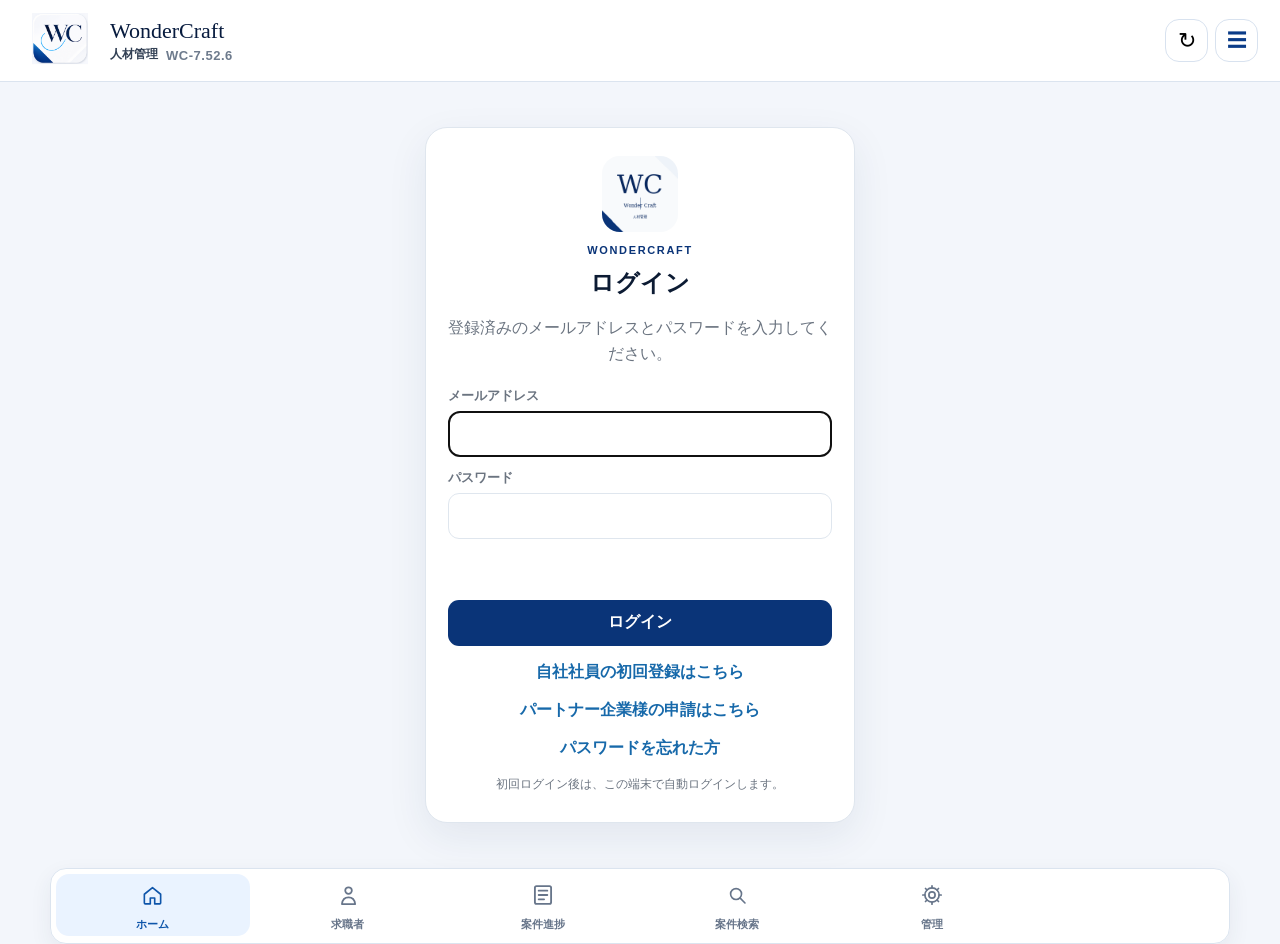
==== index.html @ d5350783 "Add files via upload" ====
<!doctype html>
<html lang="ja">
<head>
  <meta charset="utf-8">
  <meta name="viewport" content="width=device-width, initial-scale=1, viewport-fit=cover">
  <meta name="theme-color" content="#0A3478">
  <meta name="apple-mobile-web-app-capable" content="yes">
  <meta name="apple-mobile-web-app-status-bar-style" content="default">
  <meta name="apple-mobile-web-app-title" content="WonderCraft">
  <title>WonderCraft 人材管理</title>
  <link rel="manifest" href="./manifest.json">
  <link rel="icon" href="./assets/icon-192.png">
  <link rel="apple-touch-icon" href="./assets/icon-192.png">
  <style>
:root{--navy:#0A3478;--blue:#1769AA;--bg:#F4F7FB;--card:#fff;--text:#17202A;--muted:#6B7480;--border:#DFE6EE;--danger:#B42318;--soft:#EAF2FB}
*{box-sizing:border-box}html,body{margin:0;min-height:100%;background:var(--bg);color:var(--text);font-family:-apple-system,BlinkMacSystemFont,"Segoe UI","Noto Sans JP",sans-serif}body{padding-bottom:82px}button,input,select,textarea{font:inherit}button{cursor:pointer}[hidden]{display:none!important}
.splash{position:fixed;inset:0;z-index:9999;display:grid;place-content:center;justify-items:center;background:linear-gradient(145deg,#fff,#eaf1f9);transition:.4s}.splash.hide{opacity:0;visibility:hidden}.splash img{width:145px;border-radius:30px;box-shadow:0 16px 42px #0a34782a}.splash h1{font-family:Georgia,serif;color:#08275e;letter-spacing:.08em;margin:18px 0 5px}.splash p{color:#41618c;margin:0}
.topbar{position:sticky;top:0;z-index:20;display:flex;justify-content:space-between;align-items:center;padding:calc(10px + env(safe-area-inset-top)) 14px 10px;background:#fffffff2;border-bottom:1px solid var(--border);backdrop-filter:blur(15px)}.brand{display:flex;gap:10px;align-items:center}.brand img{width:46px;border-radius:12px}.brand small,.brand strong{display:block}.brand small{color:var(--navy);font-weight:800}.brand strong{font-size:21px}.icon-btn{width:43px;height:43px;border:1px solid var(--border);border-radius:12px;background:#fff;font-size:22px}
main{max-width:860px;margin:auto;padding:14px}.setup-panel{max-width:560px;margin:30px auto;padding:22px;background:#fff;border:1px solid var(--border);border-radius:20px}.setup-panel p{color:var(--muted);line-height:1.7}
input,select,textarea{width:100%;min-height:46px;padding:10px 12px;border:1px solid var(--border);border-radius:11px;background:#fff;color:var(--text)}textarea{min-height:105px;resize:vertical}.primary,.secondary{min-height:46px;padding:10px 16px;border-radius:11px;font-weight:800}.primary{border:0;color:#fff;background:var(--navy)}.secondary{border:1px solid var(--border);background:#fff}.setup-panel .primary{width:100%;margin-top:16px}
.home-dashboard{margin-bottom:14px}.dashboard{display:grid;grid-template-columns:repeat(2,1fr);gap:9px}.dashboard article{padding:15px;border:1px solid var(--border);border-radius:16px;background:#fff}.dashboard span{display:block;color:var(--muted);font-size:13px}.dashboard strong{display:block;margin-top:7px;color:var(--navy);font-size:28px}
.home-header{margin:4px 0 12px;padding:19px 18px;border-radius:20px;color:#fff;background:linear-gradient(135deg,#092c68,#1769aa);box-shadow:0 12px 30px #0a347826}.home-header h1{margin:2px 0 6px;font-size:25px}.home-header p{margin:0;opacity:.88;font-size:14px}.home-header .eyebrow{font-size:11px;font-weight:900;letter-spacing:.16em;opacity:.75}.list-header{margin:5px 0 10px}.list-header h1{margin:0;font-size:24px}.list-header p{margin:5px 0 0;color:var(--muted);font-size:14px}
.filters{display:grid;gap:8px;margin-top:12px}.status{min-height:28px;padding:5px 2px;color:var(--muted);font-size:14px}.cards{display:grid;gap:10px}.card{padding:15px;border:1px solid var(--border);border-radius:17px;background:#fff;box-shadow:0 5px 16px #1e37550a}.card.clickable{cursor:pointer}.card h3{margin:0 0 10px;font-size:19px}.badge{display:inline-block;margin:0 5px 6px 0;padding:4px 8px;border-radius:999px;color:var(--navy);background:var(--soft);font-size:12px;font-weight:800}.details{display:grid;grid-template-columns:7em 1fr;gap:5px 8px;font-size:14px;line-height:1.55}.label{color:var(--muted)}.remarks{margin-top:10px;padding-top:10px;border-top:1px solid var(--border);font-size:13px;white-space:pre-wrap;overflow-wrap:anywhere}.hint{margin-top:9px;color:var(--blue);font-size:13px;font-weight:800}
.interview-card{display:grid!important;grid-template-columns:190px minmax(0,1fr)!important;gap:14px;padding:0;overflow:hidden}.interview-time{display:flex;flex-direction:column;align-items:center;justify-content:center;min-height:152px;padding:14px 8px;color:#fff;background:linear-gradient(160deg,#0a3478,#1769aa)}.interview-time strong{font-size:22px;letter-spacing:.02em}.interview-time span{margin-top:5px;font-size:11px;font-weight:800;opacity:.8}.interview-body{padding:15px 15px 15px 0}.interview-body h3{font-size:20px}.interview-details{grid-template-columns:6.5em 1fr;margin-top:4px}
.loading,.empty,.error{padding:28px 14px;text-align:center;border:1px solid var(--border);border-radius:16px;background:#fff}.error{color:var(--danger)}.message{min-height:24px;margin-top:10px;font-size:14px}.message.error{color:var(--danger)}.message.success{color:#067647}
.modal{position:fixed;inset:0;z-index:100}.backdrop{position:absolute;inset:0;background:#11182799}.modal-panel{position:absolute;left:0;right:0;bottom:0;max-height:93vh;overflow:auto;padding:16px;background:#fff;border-radius:20px 20px 0 0}.modal-panel>header{position:sticky;top:-16px;z-index:2;display:flex;justify-content:space-between;align-items:center;margin:-16px -16px 14px;padding:15px;background:#fff;border-bottom:1px solid var(--border)}.modal-panel header h2{margin:0}.modal-panel header button{width:40px;height:40px;border:1px solid var(--border);border-radius:11px;background:#fff;font-size:25px}.form-grid{display:grid;gap:11px}.form-grid label{display:grid;gap:5px;color:var(--muted);font-size:13px;font-weight:800}.modal-panel footer{position:sticky;bottom:-16px;display:grid;grid-template-columns:1fr 1fr;gap:7px;margin:14px -16px -16px;padding:12px 16px calc(14px + env(safe-area-inset-bottom));background:#fff;border-top:1px solid var(--border)}
.bottom-nav{position:fixed;left:0;right:0;bottom:0;z-index:30;display:grid;grid-template-columns:repeat(5,1fr);padding:6px 8px calc(6px + env(safe-area-inset-bottom));background:#fffffff2;border-top:1px solid var(--border);backdrop-filter:blur(15px)}.bottom-nav button{display:grid;place-items:center;gap:1px;min-height:52px;border:0;border-radius:11px;color:var(--muted);background:transparent;font-size:11px;font-weight:800}.bottom-nav button.active{color:var(--navy);background:var(--soft)}.nav-icon{font-size:21px;line-height:1}
@media(max-width:420px){.interview-card{grid-template-columns:132px minmax(0,1fr)!important}.interview-time strong{font-size:19px}.interview-body{padding-right:12px}.interview-details{grid-template-columns:6em 1fr;font-size:13px}}
@media(min-width:680px){.dashboard{grid-template-columns:repeat(4,1fr)}.filters{grid-template-columns:2fr 1fr 1fr 1fr 1fr}.form-grid{grid-template-columns:1fr 1fr}.modal-panel{top:4vh;bottom:auto;width:min(760px,94vw);margin:auto;border-radius:20px}.full{grid-column:1/-1}}

/* WC-6.2 バージョン表示 */
.title-row{display:flex;align-items:baseline;gap:10px}
.app-version{font-size:12px;font-weight:700;letter-spacing:.04em;color:#6b7280;white-space:nowrap}

/* WC-6.3 */
.check-group{margin:0;padding:10px 12px;border:1px solid var(--border);border-radius:11px}.check-group legend{padding:0 4px;color:var(--muted);font-size:13px;font-weight:800}.check-group>div{display:flex;flex-wrap:wrap;gap:8px 14px}.check-group label{display:flex!important;grid-auto-flow:column;justify-content:start;align-items:center;gap:6px!important;color:var(--text)!important}.check-group input{width:20px;min-height:20px;margin:0}.modal-panel footer #openSkillSheetBtn{grid-column:1/-1}


/* WC-6.4 認証 */
.top-actions{display:flex;align-items:center;gap:7px}.current-user{max-width:160px;overflow:hidden;text-overflow:ellipsis;white-space:nowrap;color:var(--muted);font-size:12px;font-weight:800}.logout-btn{width:auto;min-width:48px;padding:0 9px;font-size:12px;font-weight:800}
.login-panel{min-height:calc(100vh - 150px);display:grid;place-items:center;padding:12px}.login-card{width:min(430px,100%);padding:28px 22px;background:#fff;border:1px solid var(--border);border-radius:22px;box-shadow:0 14px 40px #16365d14}.login-card>img{display:block;width:76px;margin:0 auto 12px;border-radius:18px}.login-card h1{margin:2px 0 8px;text-align:center}.login-card>.eyebrow{text-align:center;color:var(--navy);font-size:11px;font-weight:900;letter-spacing:.15em}.login-help,.login-note{text-align:center;color:var(--muted);line-height:1.6}.login-card form{display:grid;gap:12px;margin-top:20px}.login-card label{display:grid;gap:6px;color:var(--muted);font-size:13px;font-weight:800}.login-card .primary{width:100%;margin-top:3px}.text-btn{display:block;margin:15px auto 0;border:0;background:transparent;color:var(--blue);font-weight:800}.login-note{margin:15px 0 0;font-size:12px}
@media(max-width:520px){.current-user{display:none!important}}

.partner-register-box{margin-top:12px;padding:14px;border:1px solid var(--line,#dfe5ec);border-radius:14px;background:#f8fafc}
.partner-register-box h3{margin:0 0 12px}
.partner-register-box label{display:block;margin:10px 0;font-weight:700}
.partner-register-box input{width:100%;margin-top:6px}
.partner-approval-panel{margin-bottom:16px}
.partner-request-card{display:flex;justify-content:space-between;gap:12px;align-items:center;padding:14px;border:1px solid var(--line,#dfe5ec);border-radius:14px;margin:10px 0;background:#fff}
.partner-request-main small{display:block;margin-top:5px;opacity:.7}
.partner-request-actions{display:flex;gap:8px;flex-wrap:wrap}
@media(max-width:640px){.partner-request-card{align-items:stretch;flex-direction:column}.partner-request-actions button{flex:1}}

.partner-register-box{margin-top:14px;padding:14px;border:1px solid var(--line,#dfe5ec);border-radius:14px;background:#f8fafc}
.partner-register-box h3{margin:0 0 10px}
.partner-register-box label{display:block;margin:10px 0;font-weight:700}
.partner-register-box input{width:100%;margin-top:6px}
.approval-area{display:grid;grid-template-columns:1fr 1fr;gap:16px;margin-bottom:18px}
.approval-panel{background:#fff;border:1px solid var(--line,#dfe5ec);border-radius:18px;padding:16px}
.approval-head{display:flex;justify-content:space-between;gap:12px;align-items:center}
.approval-head h2{margin:2px 0 0;font-size:19px}
.partner-request-card{display:flex;justify-content:space-between;gap:12px;align-items:center;padding:13px;border:1px solid var(--line,#dfe5ec);border-radius:14px;margin-top:10px}
.partner-request-main small{display:block;margin-top:5px;opacity:.65}
.partner-request-actions,.partner-card-actions{display:flex;gap:8px;flex-wrap:wrap;margin-top:12px}
.partner-portal{padding-bottom:20px}
.partner-hero{display:flex;align-items:center;justify-content:space-between;gap:12px;margin-bottom:14px}
.partner-hero h1{margin:2px 0 4px}
.partner-search{margin-bottom:12px}
.partner-search input{width:100%}
.partner-tabs{display:flex;gap:8px;margin:12px 0}
.partner-tabs button{flex:1;border-radius:12px;padding:11px;border:1px solid var(--line,#dfe5ec);background:#fff;font-weight:800}
.partner-tabs button.active{background:#0A3478;color:#fff}
.partner-candidate-card .card-head{display:flex;justify-content:space-between;align-items:flex-start}
.partner-candidate-card h3{margin:0 0 6px}
.link-button{display:inline-flex;text-decoration:none;align-items:center;justify-content:center}
body[data-role="partner"] .topbar .brand strong{font-size:0}
body[data-role="partner"] .topbar .brand strong:after{content:"Partner Portal";font-size:16px}
@media(max-width:800px){.approval-area{grid-template-columns:1fr}.partner-hero{align-items:flex-start;flex-direction:column}.partner-request-card{align-items:stretch;flex-direction:column}.partner-request-actions button{flex:1}}


.matching-section{padding-bottom:12px}.matching-hero{margin:4px 0 14px;padding:20px;border-radius:20px;color:#fff;background:linear-gradient(135deg,#092c68,#1769aa)}.matching-hero h1{margin:2px 0 7px}.matching-hero p{margin:0;opacity:.9;line-height:1.6}.matching-controls{display:grid;gap:10px;padding:15px;border:1px solid var(--border);border-radius:17px;background:#fff;margin-bottom:12px}.matching-controls label{display:grid;gap:6px;color:var(--muted);font-size:13px;font-weight:800}.matching-summary{margin:10px 0;color:var(--muted);font-size:14px}.match-card{position:relative}.match-score{position:absolute;right:14px;top:14px;display:grid;place-items:center;width:64px;height:64px;border-radius:50%;background:var(--soft);color:var(--navy);font-weight:900;font-size:17px}.match-card h3{padding-right:72px}.match-reasons{display:flex;flex-wrap:wrap;gap:6px;margin-top:10px}.match-reason{padding:5px 8px;border-radius:999px;background:#ecfdf3;color:#067647;font-size:12px;font-weight:800}.match-caution{padding:5px 8px;border-radius:999px;background:#fff4ed;color:#b54708;font-size:12px;font-weight:800}


.matching-mode-tabs{display:grid;grid-template-columns:1fr 1fr;gap:8px;margin:0 0 12px}
.matching-mode-tabs button{border:1px solid var(--border);background:#fff;padding:12px;border-radius:13px;font-weight:900;color:var(--muted)}
.matching-mode-tabs button.active{background:var(--navy);color:#fff;border-color:var(--navy)}
#matchingJobLabel{gap:8px}
#matchingJobSearch{width:100%;padding:12px 13px;border:1px solid var(--border);border-radius:12px;font:inherit}
.match-grade{display:inline-flex;align-items:center;justify-content:center;min-width:32px;height:32px;border-radius:9px;background:var(--navy);color:#fff;font-weight:900;margin-right:6px}
.match-meta{display:flex;gap:6px;flex-wrap:wrap;margin:6px 0 10px}


.matching-summary{line-height:1.7}
.match-filter-note{font-size:12px;color:var(--muted);margin-top:4px}



/* WC-7.24 Center WC Loader - inline for guaranteed loading */
.wc-loading-overlay{
  position:fixed;
  inset:0;
  z-index:99999;
  display:grid;
  place-items:center;
  background:rgba(248,250,252,.92);
  backdrop-filter:blur(2px);
  -webkit-backdrop-filter:blur(2px);
}
.wc-loading-overlay[hidden]{display:none!important}
.wc-loading-box{
  display:grid;
  place-items:center;
  gap:14px;
  padding:22px 26px;
  min-width:150px;
}
.wc-loading-logo{
  width:60px;
  height:60px;
  border-radius:50%;
  background:#fff;
  display:flex;
  align-items:center;
  justify-content:center;
  position:relative;
  box-shadow:0 8px 24px rgba(15,23,42,.14),inset 0 0 0 1px rgba(15,23,42,.08);
  font-family:-apple-system,BlinkMacSystemFont,"Segoe UI",sans-serif;
  font-weight:900;
  font-size:25px;
  letter-spacing:-3px;
  animation:wcWholeLogoSpin .9s linear infinite;
  will-change:transform;
}
.wc-loading-logo::before{
  content:"";
  position:absolute;
  inset:-3px;
  border-radius:50%;
  border:3px solid transparent;
  border-top-color:#111;
  border-left-color:#111;
  border-right-color:#2563eb;
  border-bottom-color:#2563eb;
}
.wc-loading-w{color:#111;transform:translateX(1px)}
.wc-loading-c{color:#2563eb;transform:translateX(-1px)}
.wc-loading-text{
  color:#334155;
  font-size:14px;
  font-weight:800;
  letter-spacing:.02em;
}
@keyframes wcWholeLogoSpin{
  from{transform:rotate(0deg)}
  to{transform:rotate(360deg)}
}


.job-check-row{
  display:flex!important;
  flex-direction:row!important;
  align-items:center;
  gap:10px;
  padding:10px 0;
}
.job-check-row input{
  width:20px;
  height:20px;
  margin:0;
}
.home-notice-only{
  padding-top:0!important;
}


.brand img,
.brand-logo,
.header-logo{
  width:72px!important;
  height:52px!important;
  object-fit:contain!important;
  object-position:center!important;
  border-radius:0!important;
  box-shadow:none!important;
  background:transparent!important;
}
.user-menu-trigger{
  display:flex!important;
  align-items:center!important;
  gap:8px!important;
  min-height:48px!important;
  padding:0 16px!important;
  border:1px solid #d8e1ee!important;
  border-radius:16px!important;
  background:#fff!important;
  color:#152238!important;
  font:inherit!important;
  font-weight:700!important;
  box-shadow:0 4px 14px rgba(31,65,114,.06)!important;
}
.user-menu-trigger:hover{
  border-color:#a9c3ea!important;
  background:#f8fbff!important;
}
.user-avatar{
  color:#0f62d6!important;
  font-size:0!important;
}
.user-avatar::before{
  content:"♙";
  font-size:20px;
}
.job-search-mode-tabs{
  display:grid;
  grid-template-columns:1fr 1fr;
  gap:10px;
  margin:0 0 18px;
}
.job-search-mode-tabs button{
  min-height:48px;
  border:1px solid #d8e1ee;
  border-radius:14px;
  background:#fff;
  font-weight:800;
  color:#637084;
}
.job-search-mode-tabs button.active{
  background:#0f4aa8;
  color:#fff;
  border-color:#0f4aa8;
}
.spot-only-filter[hidden],
.long-only-filter[hidden]{
  display:none!important;
}
.job-result-note{
  color:#637084;
  font-size:14px;
}

.telecom-only-filter[hidden]{display:none!important}
.job-history-notice{margin:0 0 12px;padding:12px 14px;border:1px solid #f0c36a;border-radius:13px;background:#fff8e8;color:#7a4b00;font-size:13px;line-height:1.65;font-weight:700}
.job-search-diagnostic{margin:0 0 14px;padding:12px 14px;border:1px solid #cfe0f5;border-radius:13px;background:#f5f9ff;color:#173b70;line-height:1.65}
.job-search-diagnostic strong{display:block;font-size:14px}
.job-search-diagnostic small{display:block;margin-top:4px;color:#637084;font-size:12px}
.interview-time{min-width:0!important;width:auto!important;max-width:none!important}
.interview-body{min-width:0}
.interview-details{grid-template-columns:7.5em minmax(0,1fr)!important}
.interview-details .label{white-space:nowrap}
@media(max-width:520px){
  .interview-details{grid-template-columns:6.8em minmax(0,1fr)!important;font-size:13px}
  .interview-time strong{font-size:18px!important}
}
.job-commute-ok{font-weight:800;color:#067647}
.job-commute-over{font-weight:800;color:#b54708}
.job-commute-pending{font-weight:800;color:#667085}
.job-search-diagnostic .wc-authoritative-note{font-weight:700}
.job-search-diagnostic small{line-height:1.6}

.spot-job-result-card{
  display:block!important;
  padding:0!important;
  overflow:hidden!important;
}
.spot-job-result-card .spot-job-card-main{
  padding:20px 22px!important;
  margin:0!important;
  min-width:0!important;
}
.spot-job-result-card .job-card-title-row{
  display:flex!important;
  align-items:center!important;
  gap:12px!important;
  flex-wrap:wrap!important;
  margin-bottom:16px!important;
}
.spot-job-result-card .job-card-title-row h3{
  margin:0!important;
  min-width:0!important;
  overflow-wrap:anywhere!important;
}
.spot-job-info-grid{
  display:grid;
  grid-template-columns:repeat(4,minmax(0,1fr));
  gap:10px;
  margin:0 0 14px;
}
.spot-job-info-item{
  min-width:0;
  padding:12px 14px;
  border:1px solid #e4e7ec;
  border-radius:12px;
  background:#f9fafb;
}
.spot-job-label{
  display:block;
  margin-bottom:5px;
  color:#667085;
  font-size:12px;
  font-weight:700;
}
.spot-job-info-item strong{
  display:block;
  color:#101828;
  font-size:14px;
  line-height:1.5;
  overflow-wrap:anywhere;
}
.spot-job-card-sub{
  display:flex!important;
  gap:8px!important;
  flex-wrap:wrap!important;
  align-items:center!important;
}
.spot-job-result-card .job-card-details{
  margin:0!important;
  border-top:1px solid #eaecf0;
  padding:0 22px 16px!important;
}
.spot-job-result-card .job-card-details summary{
  padding-top:14px!important;
}
@media(max-width:900px){
  .spot-job-info-grid{grid-template-columns:repeat(2,minmax(0,1fr))}
}
@media(max-width:560px){
  .spot-job-info-grid{grid-template-columns:1fr}
  .spot-job-result-card .spot-job-card-main{padding:16px!important}
  .spot-job-result-card .job-card-details{padding:0 16px 14px!important}
}


/* WC-7.51.6 案件検索：PC横長画面でも中央配置 */
#jobSearchSection{
  width:min(1480px,calc(100% - 48px))!important;
  max-width:1480px!important;
  margin-left:auto!important;
  margin-right:auto!important;
}
#jobSearchSection .job-search-layout,
#jobSearchSection .matching-hero,
#jobSearchSection .job-search-mode-tabs{
  width:100%!important;
  margin-left:auto!important;
  margin-right:auto!important;
  box-sizing:border-box!important;
}
@media(max-width:760px){
  #jobSearchSection{width:calc(100% - 24px)!important;}
}

</style>
  <link rel="stylesheet" href="./style.css?v=7.52.6-beginner-strict">
</head>
<body>
  <div id="splash" class="splash" aria-hidden="true">
    <img src="./assets/header-logo.png" alt="WonderCraft">
    <h1>Wonder Craft</h1>
    <p>人材管理システム</p>
  </div>

  <header class="topbar">
    <div class="brand wc-brand" aria-label="WonderCraft 人材管理">
      <img class="wc-company-logo" src="./assets/header-logo.png" alt="WonderCraft">
      <div class="wc-brand-copy">
        <strong class="wc-brand-name">WonderCraft</strong>
        <div class="wc-brand-sub"><span>人材管理</span><span id="appVersion" class="app-version">WC-7.52.6</span></div>
      </div>
    </div>
    <div class="top-actions">
      <button id="userMenuBtn" class="user-menu-trigger" type="button" hidden><span class="user-avatar">●</span><span id="currentUserName" class="current-user"></span><span class="user-menu-chevron">⌄</span></button>
      <button id="reloadBtn" class="icon-btn" type="button" aria-label="再読み込み">↻</button>
      <button id="menuBtn" class="icon-btn menu-trigger" type="button" aria-label="メニューを開く">☰</button>
    </div>
    <aside id="accountMenu" class="account-menu" hidden>
      <header><div class="menu-avatar">●</div><div><strong id="menuUserName">WonderCraft</strong><small id="menuUserEmail"></small></div><button id="closeMenuBtn" type="button" aria-label="閉じる">×</button></header>
      <nav>
        <button type="button" data-view="home">⌂ <span>ホーム</span></button>
        <button type="button" data-view="jobsearch"><span class="menu-line-icon"><svg viewBox="0 0 24 24" aria-hidden="true"><circle cx="10.5" cy="10.5" r="5.7"/><path d="m14.8 14.8 5 5"/></svg></span><span>案件検索（希望条件から探す）</span></button>
        <button type="button" data-view="candidates">♙ <span>求職者</span></button>
        <button type="button" data-view="progress">▣ <span>案件進捗</span></button>
        <div class="menu-divider"></div>
        <div id="managementMenuGroup" class="management-menu-group">
          <p>⚙ 管理メニュー</p>
          <button type="button" data-view="management" data-management-target="skill">スキルシート申請</button>
          <button type="button" data-view="management" data-management-target="partner">登録申請の承認</button>
          <button id="menuUsersBtn" type="button" data-view="management" data-management-target="users">ユーザー管理</button>
        </div>
        <div class="menu-divider"></div>
        <button id="menuLogoutBtn" class="menu-logout" type="button">↪ <span>ログアウト</span></button>
      </nav>
    </aside>
  </header>

  <main>

    <section id="loginPanel" class="login-panel" hidden>
      <div class="login-card">
        <img src="./assets/icon-192.png" alt="WonderCraft">
        <p class="eyebrow">WONDERCRAFT</p>
        <h1>ログイン</h1>
        <p class="login-help">登録済みのメールアドレスとパスワードを入力してください。</p>
        <form id="loginForm">
          <label>メールアドレス<input id="loginEmail" type="email" inputmode="email" autocomplete="username" required></label>
          <label>パスワード<input id="loginPassword" type="password" autocomplete="current-password" required></label>
          <div id="loginMessage" class="message" aria-live="polite"></div>
          <button id="loginBtn" class="primary" type="submit">ログイン</button>
        </form>
        
        <button id="showEmployeeRegisterBtn" class="text-btn" type="button">自社社員の初回登録はこちら</button>
        <div id="employeeRegisterBox" class="partner-register-box" hidden>
          <h3>自社社員 初回登録</h3>
          <p class="login-help">登録申請後、管理者の承認が完了するとログインできます。</p>
          <label>氏名<input id="employeeRegName" autocomplete="name"></label>
          <label>メールアドレス<input id="employeeRegEmail" type="email" autocomplete="email"></label>
          <label>パスワード<input id="employeeRegPassword" type="password" minlength="8" autocomplete="new-password"></label>
          <button id="employeeRegisterBtn" class="primary" type="button">社員登録を申請</button>
          <div id="employeeRegisterMessage" class="message" aria-live="polite"></div>
        </div>

        <button id="showPartnerRegisterBtn" class="text-btn" type="button">パートナー企業様の申請はこちら</button>
        <div id="partnerRegisterBox" class="partner-register-box" hidden>
          <h3>パートナー企業 登録申請</h3>
          <label>会社名<input id="regCompany" autocomplete="organization"></label>
          <label>担当者名<input id="regPerson" autocomplete="name"></label>
          <label>メールアドレス<input id="regEmail" type="email" autocomplete="email"></label>
          <label>パスワード<input id="regPassword" type="password" minlength="8" autocomplete="new-password"></label>
          <button id="partnerRegisterBtn" class="primary" type="button">登録申請する</button>
          <div id="partnerRegisterMessage" class="message" aria-live="polite"></div>
        </div>

        <button id="forgotPasswordBtn" class="text-btn" type="button">パスワードを忘れた方</button>
        <p class="login-note">初回ログイン後は、この端末で自動ログインします。</p>
      </div>
    </section>
    <section id="systemPanel" class="setup-panel" aria-live="polite" hidden>
      <h2 id="systemTitle">接続確認中</h2>
      <p id="systemMessage">システムへ接続しています。</p>
      <button id="systemRetryBtn" class="primary" type="button" hidden>再試行</button>
    </section>

    <section id="appPanel" hidden>
      <section id="partnerPortal" class="partner-portal" hidden>
        <section class="partner-hero">
          <div><p class="eyebrow">PARTNER PORTAL</p><h1>人材を探す</h1><p>候補者を確認し、必要なスキルシートを申請できます。</p></div>
          <button id="reloadPartnerPortalBtn" class="secondary" type="button">更新</button>
        </section>
        <section class="partner-search"><input id="partnerSearchInput" type="search" placeholder="名前・地域・駅・経験で検索"></section>
        <section>
          <div class="partner-tabs">
            <button id="partnerCandidatesTab" class="active" type="button">求職者</button>
            <button id="partnerRequestsTab" type="button">申請履歴</button>
          </div>
          <div id="partnerCandidatesView">
            <div id="partnerCandidatesList" class="cards"></div>
          </div>
          <div id="partnerRequestsView" hidden>
            <div id="mySkillRequestsList" class="cards"></div>
          </div>
        </section>
      </section>

      
      <section id="matchingSection" class="matching-section" hidden>
        <section class="matching-hero">
          <p class="eyebrow">SMART MATCHING</p>
          <h1>案件マッチング</h1>
          <p>求職者を選択し、条件に合う案件をおすすめ順に確認できます。</p>
        </section>
        <section class="matching-controls">
          <label class="matching-candidate-autocomplete">求職者を選択
            <div class="matching-candidate-input-wrap">
              <input id="matchingCandidateSearch" type="search" placeholder="名前・都道府県・駅・経験を入力" autocomplete="off" role="combobox" aria-expanded="false" aria-controls="matchingCandidateSuggestions">
              <input id="matchingCandidateSelect" type="hidden" value="">
              <div id="matchingCandidateSuggestions" class="matching-candidate-suggestions" role="listbox" hidden></div>
            </div>
          </label>
          <button id="runMatchingBtn" class="primary" type="button">おすすめ案件を探す</button>
        </section>
        <div id="matchingSummary" class="matching-summary"></div>
        <section id="matchingResults" class="cards"></section>
      </section>

      <section id="jobSearchSection" class="job-search-section" hidden>
        <section class="matching-hero job-search-hero">
          <p class="eyebrow">JOB SEARCH</p>
          <div class="job-hero-title"><span class="job-hero-icon"><svg viewBox="0 0 24 24" aria-hidden="true"><circle cx="10.5" cy="10.5" r="5.7"/><path d="m14.8 14.8 5 5"/></svg></span><h1>案件検索</h1></div>
          <p>基本は常勤案件を検索します。必要なときだけスポット案件へ切り替えられます。</p>
        </section>
        <div class="job-search-mode-tabs">
          <button id="jobModeLongBtn" class="active" type="button">常勤案件</button>
          <button id="jobModeSpotBtn" type="button">スポット案件</button>
        </div>
        <div class="job-search-layout">
          <aside class="job-filter-panel">
            <div class="job-filter-title"><div><h2>希望条件</h2><p>必要な条件だけ設定して検索してください。</p></div><button id="resetJobSearchBtn" class="secondary" type="button">条件をリセット</button></div>
            <label>エリア
              <select id="jobRegionFilter">
                <option value="">すべて</option>
                <option value="北海道">北海道</option>
                <option value="東北">東北</option>
                <option value="関東">関東</option>
                <option value="甲信越">甲信越</option>
                <option value="北陸">北陸</option>
                <option value="東海">東海</option>
                <option value="関西">関西</option>
                <option value="中国">中国</option>
                <option value="四国">四国</option>
                <option value="九州">九州</option>
                <option value="沖縄">沖縄</option>
              </select>
            </label>
            <label>都道府県・全域
              <select id="jobAreaFilter">
                <option value="">エリアを選択してください</option>
              </select>
            </label>
            <label>職種
              <select id="jobCategoryFilter">
                <option value="">すべて</option>
                <option value="communication">通信</option>
                <option value="call">コール</option>
                <option value="office">事務</option>
              </select>
            </label>
            <label>リモート案件
              <select id="jobRemoteFilter">
                <option value="exclude" selected>リモート含まない</option>
                <option value="include">リモート含む</option>
                <option value="only">リモートのみ</option>
              </select>
            </label>
            <label>休日
              <select id="jobHolidayFilter">
                <option value="">指定なし</option>
                <option value="weekend">土日休み</option>
                <option value="weekend_holiday">土日祝休み</option>
              </select>
            </label>
            <label class="job-origin-station-field">起点駅
              <div class="station-autocomplete">
                <input id="jobOriginStation" type="search" inputmode="search"
                  placeholder="例：名古屋駅" autocomplete="off"
                  aria-autocomplete="list" aria-controls="jobOriginStationCandidates">
                <div id="jobOriginStationCandidates" class="station-candidates"
                  role="listbox" hidden></div>
              </div>
              <small id="jobOriginStationMessage">駅名を入力し、都道府県・住所を確認して候補から選択してください。</small>
            </label>
            <label class="job-commute-range-field">
              <span><strong id="jobOriginStationLabel">起点駅</strong>から片道 <strong id="jobDistanceValue">指定なし</strong></span>
              <input id="jobDistanceRange" type="range" min="10" max="120" step="10" value="60">
            </label>
            <label class="job-check-row">
              <input id="jobTravelFilter" type="checkbox">
              <span>出張あり案件も表示する</span>
            </label>
            <div class="job-pay-filter">
              <div class="job-pay-heading">
                <span>希望単価</span>
                <div class="job-pay-unit-tabs" role="group" aria-label="単価表示">
                  <button id="jobPayDailyBtn" class="active" type="button">日当</button>
                  <button id="jobPayHourlyBtn" type="button">時給</button>
                </div>
              </div>
              <strong id="jobPayValue">指定なし</strong>
              <div class="dual-range">
                <input id="jobPayMin" type="range" min="10000" max="50000" step="1000" value="10000">
                <input id="jobPayMax" type="range" min="10000" max="50000" step="1000" value="50000">
              </div>
            </div>
            <div class="spot-only-filter" hidden>
              <label>実施日・開始日（自）
                <input id="jobSpotDateFrom" type="date">
              </label>
            </div>
            <div class="spot-only-filter" hidden>
              <label>実施日・開始日（至）
                <input id="jobSpotDateTo" type="date">
              </label>
            </div>
            <label class="telecom-only-filter">キャリア<select id="jobCareerFilter"><option value="">すべて</option><option>docomo</option><option>SB</option><option>au</option><option>楽天</option><option>その他</option></select></label>
            <label>提案元会社<select id="jobCompanyFilter"><option value="">すべて</option></select></label>
            <label class="telecom-only-filter">経験条件<select id="jobBeginnerFilter"><option value="">指定なし</option><option value="可">未経験可</option><option value="不可">経験者のみ</option></select></label>
            <label>キーワード<input id="jobKeywordFilter" type="search" placeholder="案件名・店舗・備考など"></label>
            <button id="runJobSearchBtn" class="primary" type="button"><span class="job-search-button-icon"><svg viewBox="0 0 24 24" aria-hidden="true"><circle cx="10.5" cy="10.5" r="5.7"/><path d="m14.8 14.8 5 5"/></svg></span><span>この条件で検索する</span></button>
          </aside>
          <section class="job-result-panel">
            <div class="job-result-head"><div><div><span class="job-section-kicker">SEARCH RESULTS</span><h2>検索結果</h2></div><p id="jobResultModeNote" class="job-result-note">スポット案件は表示していません。</p></div><span id="jobResultCount" class="result-count">0件</span></div>
            <div class="job-result-tools"><label>並び替え<select id="jobSort"><option value="new">更新日が新しい順</option><option value="payHigh">単価が高い順</option><option value="name">案件名順</option></select></label></div>
            <div id="jobSearchResults" class="job-search-results"></div>
          </section>
        </div>
      </section>

      <section id="managementSection" class="management-section" hidden>
        <section class="matching-hero"><p class="eyebrow">MANAGEMENT</p><h1>管理メニュー</h1><p id="managementDescription">各種申請とユーザーを管理できます。</p></section>

      
      <section id="internalApprovalArea" class="approval-area" hidden>
        <section class="approval-panel" id="employeeRequestsPanel" hidden>
          <div class="approval-head"><div><p class="eyebrow">EMPLOYEE APPROVAL</p><h2>社員 登録申請</h2></div><button id="reloadEmployeeRequestsBtn" class="secondary" type="button">更新</button></div>
          <div id="employeeRequestsList"></div>
        </section>
        <section class="approval-panel" id="userManagementPanel" hidden>
          <div class="approval-head"><div><p class="eyebrow">USER MANAGEMENT</p><h2>ユーザー管理</h2></div><button id="reloadUsersBtn" class="secondary" type="button">更新</button></div>
          <div id="usersList"></div>
        </section>
        <section class="approval-panel" id="partnerRequestsPanel" hidden>
          <div class="approval-head"><div><p class="eyebrow">APPROVAL</p><h2>パートナー企業 登録申請</h2></div><button id="reloadPartnerRequestsBtn" class="secondary" type="button">更新</button></div>
          <div id="partnerRequestsList"></div>
        </section>
        <section class="approval-panel" id="skillRequestsPanel" hidden>
          <div class="approval-head"><div><p class="eyebrow">SKILL SHEET</p><h2>スキルシート申請</h2></div><button id="reloadSkillRequestsBtn" class="secondary" type="button">更新</button></div>
          <div id="skillRequestsList"></div>
        </section>
      </section>

      
            </section>

      <section id="homeVisualSection" class="home-visual-section home-notice-only">
        <article class="notice-card">
          <header><h2>お知らせ</h2></header>
          <div class="notice-list">
            <p><time>2026/07/27</time> WC-7.33.11 案件マッチングのタイムアウト対策を追加しました。</p>
            <p><time>2026/07/26</time> 社員登録・管理者承認に対応しました。</p>
          </div>
        </article>
      </section>

      <section id="dashboardSection" class="home-dashboard" aria-label="全体件数">
        <div class="dashboard">
          <article><span>求職者</span><strong id="countCandidates">-</strong></article>
          <article><span>案件進捗</span><strong id="countProgress">-</strong></article>
          <article><span>本日の面談</span><strong id="countToday">-</strong></article>
          <article><span>案件待ち</span><strong id="countWaiting">-</strong></article>
        </div>
      </section>

      <section id="homeHeader" class="home-header">
        <div>
          <p class="eyebrow">TODAY</p>
          <h1>本日の面談</h1>
          <p>会社全体の予定を時間順に表示しています。</p>
        </div>
      </section>

      <section id="listHeader" class="list-header" hidden>
        <h1 id="viewTitle">求職者</h1>
        <p id="viewDescription">求職者を検索・編集できます。</p>
      </section>

      <section id="filterSection" class="filters" hidden>
        <input id="searchInput" type="search" placeholder="名前・駅・会社・進捗を検索" autocomplete="off">
        <select id="staffFilter" aria-label="担当者で絞り込み">
          <option value="">担当者：全員</option>
        </select>
        <select id="regionFilter" aria-label="地域で絞り込み">
          <option value="">地域：すべて</option>
        </select>
        <select id="experienceFilter" aria-label="経験区分で絞り込み">
          <option value="">経験区分：すべて</option>
          <option value="experienced">経験者</option>
          <option value="inexperienced">未経験者</option>
        </select>
        <select id="careerFilter" aria-label="経験キャリアで絞り込み">
          <option value="">経験キャリア：すべて</option>
          <option value="docomo">ドコモ</option>
          <option value="sb">SB</option>
          <option value="au">au</option>
          <option value="rakuten">楽天</option>
        </select>
      </section>

      <div id="status" class="status" aria-live="polite"></div>
      <section id="cards" class="cards" aria-live="polite"></section>
    </section>
  </main>

  <div id="modal" class="modal" hidden>
    <div class="backdrop" data-close></div>
    <section class="modal-panel" role="dialog" aria-modal="true" aria-labelledby="modalTitle">
      <header>
        <h2 id="modalTitle">編集</h2>
        <button type="button" data-close aria-label="閉じる">×</button>
      </header>
      <form id="editForm">
        <div id="formFields" class="form-grid"></div>
        <div id="modalMessage" class="message" aria-live="polite"></div>
        <footer>
          <button id="openSkillSheetBtn" class="secondary" type="button" hidden>スキルシートを開く</button>
          <button class="secondary" type="button" data-close>キャンセル</button>
          <button class="primary" type="submit">保存</button>
        </footer>
      </form>
    </section>
  </div>

  <nav class="bottom-nav five-nav" aria-label="メインメニュー">
    <button class="active" type="button" data-view="home"><span class="nav-icon"><svg viewBox="0 0 24 24" aria-hidden="true"><path d="M3.5 10.7 12 3.8l8.5 6.9v9.1a1 1 0 0 1-1 1h-5.2v-6.2H9.7v6.2H4.5a1 1 0 0 1-1-1z"/></svg></span><span class="nav-label">ホーム</span></button>
    <button type="button" data-view="candidates"><span class="nav-icon"><svg viewBox="0 0 24 24" aria-hidden="true"><circle cx="12" cy="7.2" r="3.2"/><path d="M5.6 20.2c.5-4 2.7-6.4 6.4-6.4s5.9 2.4 6.4 6.4z"/></svg></span><span class="nav-label">求職者</span></button>
    <button type="button" data-view="progress"><span class="nav-icon"><svg viewBox="0 0 24 24" aria-hidden="true"><rect x="4.5" y="3.8" width="15" height="16.4" rx="1.5"/><path d="M8 8h8M8 12h8M8 16h5"/></svg></span><span class="nav-label">案件進捗</span></button>
    <button type="button" data-view="jobsearch"><span class="nav-icon"><svg viewBox="0 0 24 24" aria-hidden="true"><circle cx="10.5" cy="10.5" r="5.7"/><path d="m14.8 14.8 5 5"/></svg></span><span class="nav-label">案件検索</span></button>
    <button type="button" data-view="management"><span class="nav-icon"><svg viewBox="0 0 24 24" aria-hidden="true"><circle cx="12" cy="12" r="3.1"/><path d="M12 2.8v2.1M12 19.1v2.1M21.2 12h-2.1M4.9 12H2.8M18.5 5.5 17 7M7 17l-1.5 1.5M18.5 18.5 17 17M7 7 5.5 5.5"/><circle cx="12" cy="12" r="7.1"/></svg></span><span class="nav-label">管理</span></button>
  </nav>

  <div id="wcLoadingOverlay" class="wc-loading-overlay" aria-live="polite" aria-busy="true">
    <div class="wc-loading-box">
      <div class="wc-loading-logo" aria-hidden="true">
        <span class="wc-loading-w">W</span><span class="wc-loading-c">C</span>
      </div>
      <div id="wcLoadingText" class="wc-loading-text">読み込み中…</div>
    </div>
  </div>

  <script>
    /*
     * 外部JSが読み込めない場合でも、ローダーを永久表示させない。
     * 8秒後に必ず解除し、ログイン画面または接続画面を表示する。
     */
    window.__wcLoaderFailSafe = window.setTimeout(function(){
      var overlay = document.getElementById("wcLoadingOverlay");
      if(overlay){
        overlay.hidden = true;
        overlay.setAttribute("aria-busy","false");
        overlay.style.display = "none";
      }

      var app = document.getElementById("appPanel");
      var login = document.getElementById("loginPanel");
      var system = document.getElementById("systemPanel");
      var visible =
        (app && !app.hidden) ||
        (login && !login.hidden) ||
        (system && !system.hidden);

      if(!visible && login){
        login.hidden = false;
        var message = document.getElementById("loginMessage");
        if(message){
          message.textContent =
            "読み込みに失敗しました。右上の更新を押すか、もう一度ログインしてください。";
          message.className = "message error";
        }
      }
    }, 8000);
  </script>

  <script src="./config.js?v=7.52.6-beginner-strict"></script>
  <script src="./stations-data.js?v=7.52.6-beginner-strict"></script>
  <script src="./app.js?v=7.52.6-beginner-strict"></script>

</body>
</html>
---- style.css ----
:root{--navy:#0A3478;--blue:#1769AA;--bg:#F4F7FB;--card:#fff;--text:#17202A;--muted:#6B7480;--border:#DFE6EE;--danger:#B42318;--soft:#EAF2FB}
*{box-sizing:border-box}html,body{margin:0;min-height:100%;background:var(--bg);color:var(--text);font-family:-apple-system,BlinkMacSystemFont,"Segoe UI","Noto Sans JP",sans-serif}body{padding-bottom:82px}button,input,select,textarea{font:inherit}button{cursor:pointer}[hidden]{display:none!important}
.splash{position:fixed;inset:0;z-index:9999;display:grid;place-content:center;justify-items:center;background:linear-gradient(145deg,#fff,#eaf1f9);transition:.4s}.splash.hide{opacity:0;visibility:hidden}.splash img{width:145px;border-radius:30px;box-shadow:0 16px 42px #0a34782a}.splash h1{font-family:Georgia,serif;color:#08275e;letter-spacing:.08em;margin:18px 0 5px}.splash p{color:#41618c;margin:0}
.topbar{position:sticky;top:0;z-index:20;display:flex;justify-content:space-between;align-items:center;padding:calc(10px + env(safe-area-inset-top)) 14px 10px;background:#fffffff2;border-bottom:1px solid var(--border);backdrop-filter:blur(15px)}.brand{display:flex;gap:10px;align-items:center}.brand img{width:46px;border-radius:12px}.brand small,.brand strong{display:block}.brand small{color:var(--navy);font-weight:800}.brand strong{font-size:21px}.icon-btn{width:43px;height:43px;border:1px solid var(--border);border-radius:12px;background:#fff;font-size:22px}
main{max-width:860px;margin:auto;padding:14px}.setup-panel{max-width:560px;margin:30px auto;padding:22px;background:#fff;border:1px solid var(--border);border-radius:20px}.setup-panel p{color:var(--muted);line-height:1.7}
input,select,textarea{width:100%;min-height:46px;padding:10px 12px;border:1px solid var(--border);border-radius:11px;background:#fff;color:var(--text)}textarea{min-height:105px;resize:vertical}.primary,.secondary{min-height:46px;padding:10px 16px;border-radius:11px;font-weight:800}.primary{border:0;color:#fff;background:var(--navy)}.secondary{border:1px solid var(--border);background:#fff}.setup-panel .primary{width:100%;margin-top:16px}
.home-dashboard{margin-bottom:14px}.dashboard{display:grid;grid-template-columns:repeat(2,1fr);gap:9px}.dashboard article{padding:15px;border:1px solid var(--border);border-radius:16px;background:#fff}.dashboard span{display:block;color:var(--muted);font-size:13px}.dashboard strong{display:block;margin-top:7px;color:var(--navy);font-size:28px}
.home-header{margin:4px 0 12px;padding:19px 18px;border-radius:20px;color:#fff;background:linear-gradient(135deg,#092c68,#1769aa);box-shadow:0 12px 30px #0a347826}.home-header h1{margin:2px 0 6px;font-size:25px}.home-header p{margin:0;opacity:.88;font-size:14px}.home-header .eyebrow{font-size:11px;font-weight:900;letter-spacing:.16em;opacity:.75}.list-header{margin:5px 0 10px}.list-header h1{margin:0;font-size:24px}.list-header p{margin:5px 0 0;color:var(--muted);font-size:14px}
.filters{display:grid;gap:8px;margin-top:12px}.status{min-height:28px;padding:5px 2px;color:var(--muted);font-size:14px}.cards{display:grid;gap:10px}.card{padding:15px;border:1px solid var(--border);border-radius:17px;background:#fff;box-shadow:0 5px 16px #1e37550a}.card.clickable{cursor:pointer}.card h3{margin:0 0 10px;font-size:19px}.badge{display:inline-block;margin:0 5px 6px 0;padding:4px 8px;border-radius:999px;color:var(--navy);background:var(--soft);font-size:12px;font-weight:800}.details{display:grid;grid-template-columns:7em 1fr;gap:5px 8px;font-size:14px;line-height:1.55}.label{color:var(--muted)}.remarks{margin-top:10px;padding-top:10px;border-top:1px solid var(--border);font-size:13px;white-space:pre-wrap;overflow-wrap:anywhere}.hint{margin-top:9px;color:var(--blue);font-size:13px;font-weight:800}
.interview-card{display:grid;grid-template-columns:78px 1fr;gap:14px;padding:0;overflow:hidden}.interview-time{display:flex;flex-direction:column;align-items:center;justify-content:center;min-height:152px;padding:14px 8px;color:#fff;background:linear-gradient(160deg,#0a3478,#1769aa)}.interview-time strong{font-size:22px;letter-spacing:.02em}.interview-time span{margin-top:5px;font-size:11px;font-weight:800;opacity:.8}.interview-body{padding:15px 15px 15px 0}.interview-body h3{font-size:20px}.interview-details{grid-template-columns:6.5em 1fr;margin-top:4px}
.loading,.empty,.error{padding:28px 14px;text-align:center;border:1px solid var(--border);border-radius:16px;background:#fff}.error{color:var(--danger)}.message{min-height:24px;margin-top:10px;font-size:14px}.message.error{color:var(--danger)}.message.success{color:#067647}
.modal{position:fixed;inset:0;z-index:100}.backdrop{position:absolute;inset:0;background:#11182799}.modal-panel{position:absolute;left:0;right:0;bottom:0;max-height:93vh;overflow:auto;padding:16px;background:#fff;border-radius:20px 20px 0 0}.modal-panel>header{position:sticky;top:-16px;z-index:2;display:flex;justify-content:space-between;align-items:center;margin:-16px -16px 14px;padding:15px;background:#fff;border-bottom:1px solid var(--border)}.modal-panel header h2{margin:0}.modal-panel header button{width:40px;height:40px;border:1px solid var(--border);border-radius:11px;background:#fff;font-size:25px}.form-grid{display:grid;gap:11px}.form-grid label{display:grid;gap:5px;color:var(--muted);font-size:13px;font-weight:800}.modal-panel footer{position:sticky;bottom:-16px;display:grid;grid-template-columns:1fr 1fr;gap:7px;margin:14px -16px -16px;padding:12px 16px calc(14px + env(safe-area-inset-bottom));background:#fff;border-top:1px solid var(--border)}
.bottom-nav{position:fixed;left:0;right:0;bottom:0;z-index:30;display:grid;grid-template-columns:repeat(4,1fr);padding:6px 8px calc(6px + env(safe-area-inset-bottom));background:#fffffff2;border-top:1px solid var(--border);backdrop-filter:blur(15px)}.bottom-nav button{display:grid;place-items:center;gap:1px;min-height:52px;border:0;border-radius:11px;color:var(--muted);background:transparent;font-size:11px;font-weight:800}.bottom-nav button.active{color:var(--navy);background:var(--soft)}.nav-icon{font-size:21px;line-height:1}
@media(max-width:420px){.interview-card{grid-template-columns:68px 1fr}.interview-time strong{font-size:19px}.interview-body{padding-right:12px}.interview-details{grid-template-columns:6em 1fr;font-size:13px}}
@media(min-width:680px){.dashboard{grid-template-columns:repeat(4,1fr)}.filters{grid-template-columns:2fr 1fr 1fr 1fr 1fr}.form-grid{grid-template-columns:1fr 1fr}.modal-panel{top:4vh;bottom:auto;width:min(760px,94vw);margin:auto;border-radius:20px}.full{grid-column:1/-1}}

/* WC-6.2 バージョン表示 */
.title-row{display:flex;align-items:baseline;gap:10px}
.app-version{font-size:12px;font-weight:700;letter-spacing:.04em;color:#6b7280;white-space:nowrap}

/* WC-6.3 */
.check-group{margin:0;padding:10px 12px;border:1px solid var(--border);border-radius:11px}.check-group legend{padding:0 4px;color:var(--muted);font-size:13px;font-weight:800}.check-group>div{display:flex;flex-wrap:wrap;gap:8px 14px}.check-group label{display:flex!important;grid-auto-flow:column;justify-content:start;align-items:center;gap:6px!important;color:var(--text)!important}.check-group input{width:20px;min-height:20px;margin:0}.modal-panel footer #openSkillSheetBtn{grid-column:1/-1}


/* WC-6.4 認証 */
.top-actions{display:flex;align-items:center;gap:7px}.current-user{max-width:160px;overflow:hidden;text-overflow:ellipsis;white-space:nowrap;color:var(--muted);font-size:12px;font-weight:800}.logout-btn{width:auto;min-width:48px;padding:0 9px;font-size:12px;font-weight:800}
.login-panel{min-height:calc(100vh - 150px);display:grid;place-items:center;padding:12px}.login-card{width:min(430px,100%);padding:28px 22px;background:#fff;border:1px solid var(--border);border-radius:22px;box-shadow:0 14px 40px #16365d14}.login-card>img{display:block;width:76px;margin:0 auto 12px;border-radius:18px}.login-card h1{margin:2px 0 8px;text-align:center}.login-card>.eyebrow{text-align:center;color:var(--navy);font-size:11px;font-weight:900;letter-spacing:.15em}.login-help,.login-note{text-align:center;color:var(--muted);line-height:1.6}.login-card form{display:grid;gap:12px;margin-top:20px}.login-card label{display:grid;gap:6px;color:var(--muted);font-size:13px;font-weight:800}.login-card .primary{width:100%;margin-top:3px}.text-btn{display:block;margin:15px auto 0;border:0;background:transparent;color:var(--blue);font-weight:800}.login-note{margin:15px 0 0;font-size:12px}
@media(max-width:520px){.current-user{display:none!important}}

.partner-register-box{margin-top:12px;padding:14px;border:1px solid var(--line,#dfe5ec);border-radius:14px;background:#f8fafc}
.partner-register-box h3{margin:0 0 12px}
.partner-register-box label{display:block;margin:10px 0;font-weight:700}
.partner-register-box input{width:100%;margin-top:6px}
.partner-approval-panel{margin-bottom:16px}
.partner-request-card{display:flex;justify-content:space-between;gap:12px;align-items:center;padding:14px;border:1px solid var(--line,#dfe5ec);border-radius:14px;margin:10px 0;background:#fff}
.partner-request-main small{display:block;margin-top:5px;opacity:.7}
.partner-request-actions{display:flex;gap:8px;flex-wrap:wrap}
@media(max-width:640px){.partner-request-card{align-items:stretch;flex-direction:column}.partner-request-actions button{flex:1}}

.partner-register-box{margin-top:14px;padding:14px;border:1px solid var(--line,#dfe5ec);border-radius:14px;background:#f8fafc}
.partner-register-box h3{margin:0 0 10px}
.partner-register-box label{display:block;margin:10px 0;font-weight:700}
.partner-register-box input{width:100%;margin-top:6px}
.approval-area{display:grid;grid-template-columns:1fr 1fr;gap:16px;margin-bottom:18px}
.approval-panel{background:#fff;border:1px solid var(--line,#dfe5ec);border-radius:18px;padding:16px}
.approval-head{display:flex;justify-content:space-between;gap:12px;align-items:center}
.approval-head h2{margin:2px 0 0;font-size:19px}
.partner-request-card{display:flex;justify-content:space-between;gap:12px;align-items:center;padding:13px;border:1px solid var(--line,#dfe5ec);border-radius:14px;margin-top:10px}
.partner-request-main small{display:block;margin-top:5px;opacity:.65}
.partner-request-actions,.partner-card-actions{display:flex;gap:8px;flex-wrap:wrap;margin-top:12px}
.partner-portal{padding-bottom:20px}
.partner-hero{display:flex;align-items:center;justify-content:space-between;gap:12px;margin-bottom:14px}
.partner-hero h1{margin:2px 0 4px}
.partner-search{margin-bottom:12px}
.partner-search input{width:100%}
.partner-tabs{display:flex;gap:8px;margin:12px 0}
.partner-tabs button{flex:1;border-radius:12px;padding:11px;border:1px solid var(--line,#dfe5ec);background:#fff;font-weight:800}
.partner-tabs button.active{background:#0A3478;color:#fff}
.partner-candidate-card .card-head{display:flex;justify-content:space-between;align-items:flex-start}
.partner-candidate-card h3{margin:0 0 6px}
.link-button{display:inline-flex;text-decoration:none;align-items:center;justify-content:center}
body[data-role="partner"] .topbar .brand strong{font-size:0}
body[data-role="partner"] .topbar .brand strong:after{content:"Partner Portal";font-size:16px}
@media(max-width:800px){.approval-area{grid-template-columns:1fr}.partner-hero{align-items:flex-start;flex-direction:column}.partner-request-card{align-items:stretch;flex-direction:column}.partner-request-actions button{flex:1}}

.matching-section{padding-bottom:12px}.matching-hero{margin:4px 0 14px;padding:20px;border-radius:20px;color:#fff;background:linear-gradient(135deg,#092c68,#1769aa)}.matching-hero h1{margin:2px 0 7px}.matching-hero p{margin:0;opacity:.9;line-height:1.6}.matching-controls{display:grid;gap:10px;padding:15px;border:1px solid var(--border);border-radius:17px;background:#fff;margin-bottom:12px}.matching-controls label{display:grid;gap:6px;color:var(--muted);font-size:13px;font-weight:800}.matching-summary{margin:10px 0;color:var(--muted);font-size:14px}.match-card{position:relative}.match-score{position:absolute;right:14px;top:14px;display:grid;place-items:center;width:64px;height:64px;border-radius:50%;background:var(--soft);color:var(--navy);font-weight:900;font-size:17px}.match-card h3{padding-right:72px}.match-reasons{display:flex;flex-wrap:wrap;gap:6px;margin-top:10px}.match-reason{padding:5px 8px;border-radius:999px;background:#ecfdf3;color:#067647;font-size:12px;font-weight:800}.match-caution{padding:5px 8px;border-radius:999px;background:#fff4ed;color:#b54708;font-size:12px;font-weight:800}


.matching-mode-tabs{display:grid;grid-template-columns:1fr 1fr;gap:8px;margin:0 0 12px}
.matching-mode-tabs button{border:1px solid var(--border);background:#fff;padding:12px;border-radius:13px;font-weight:900;color:var(--muted)}
.matching-mode-tabs button.active{background:var(--navy);color:#fff;border-color:var(--navy)}
#matchingJobLabel{gap:8px}
#matchingJobSearch{width:100%;padding:12px 13px;border:1px solid var(--border);border-radius:12px;font:inherit}
.match-grade{display:inline-flex;align-items:center;justify-content:center;min-width:32px;height:32px;border-radius:9px;background:var(--navy);color:#fff;font-weight:900;margin-right:6px}
.match-meta{display:flex;gap:6px;flex-wrap:wrap;margin:6px 0 10px}


.matching-summary{line-height:1.7}
.match-filter-note{font-size:12px;color:var(--muted);margin-top:4px}


/* WC-7.17 Mobile Viewport Stability */
html {
  -webkit-text-size-adjust: 100%;
  text-size-adjust: 100%;
  max-width: 100%;
  overflow-x: hidden;
}

body {
  width: 100%;
  max-width: 100vw;
  overflow-x: hidden;
}

input,
select,
textarea,
button {
  font-size: 16px;
}

img,
svg,
canvas,
video {
  max-width: 100%;
  height: auto;
}

* {
  box-sizing: border-box;
  min-width: 0;
}

.app,
.app-shell,
main,
main > *,
.page,
.page-content,
.content,
.container {
  max-width: 100%;
}

pre,
code,
.long-text,
.card,
.panel {
  overflow-wrap: anywhere;
  word-break: break-word;
}





/* WC-7.21 Reload feedback */
#reloadBtn.is-loading {
  animation: wcReloadButtonSpin .7s linear infinite;
  opacity: .8;
  pointer-events: none;
}

@keyframes wcReloadButtonSpin {
  from { transform: rotate(0deg); }
  to { transform: rotate(360deg); }
}




/* WC-7.23 Center WC Rotating Loader */
.wc-loading-overlay {
  position: fixed;
  inset: 0;
  z-index: 99999;
  display: grid;
  place-items: center;
  background: rgba(248, 250, 252, 0.92);
  backdrop-filter: blur(2px);
  -webkit-backdrop-filter: blur(2px);
}

.wc-loading-overlay[hidden] {
  display: none !important;
}

.wc-loading-box {
  display: grid;
  place-items: center;
  gap: 14px;
  padding: 22px 26px;
  min-width: 150px;
}

.wc-loading-logo {
  width: 60px;
  height: 60px;
  border-radius: 50%;
  background: #ffffff;
  display: flex;
  align-items: center;
  justify-content: center;
  position: relative;
  box-shadow:
    0 8px 24px rgba(15, 23, 42, 0.14),
    inset 0 0 0 1px rgba(15, 23, 42, 0.08);
  font-family: -apple-system, BlinkMacSystemFont, "Segoe UI", sans-serif;
  font-weight: 900;
  font-size: 25px;
  letter-spacing: -3px;
  animation: wcWholeLogoSpin .9s linear infinite;
  will-change: transform;
}

.wc-loading-logo::before {
  content: "";
  position: absolute;
  inset: -3px;
  border-radius: 50%;
  border: 3px solid transparent;
  border-top-color: #111111;
  border-left-color: #111111;
  border-right-color: #2563eb;
  border-bottom-color: #2563eb;
}

.wc-loading-w {
  color: #111111;
  transform: translateX(1px);
}

.wc-loading-c {
  color: #2563eb;
  transform: translateX(-1px);
}

.wc-loading-text {
  color: #334155;
  font-size: 14px;
  font-weight: 800;
  letter-spacing: .02em;
}

@keyframes wcWholeLogoSpin {
  from { transform: rotate(0deg); }
  to { transform: rotate(360deg); }
}

/* WC-7.30 job search and management */
.company-brand-logo{width:92px!important;height:52px!important;object-fit:contain!important;border-radius:0!important;background:transparent!important}.brand-product{display:flex;align-items:center;gap:10px}.brand-product strong{font-size:22px}.six-nav{grid-template-columns:repeat(6,1fr)}
.job-search-layout{display:grid;grid-template-columns:minmax(280px,360px) 1fr;gap:18px}.job-filter-panel,.job-result-panel{background:#fff;border:1px solid var(--border);border-radius:18px;padding:18px;box-shadow:0 8px 24px rgba(15,35,70,.05)}.job-filter-panel{display:grid;gap:16px}.job-filter-panel label{display:grid;gap:7px;font-weight:800;color:#334155}.job-filter-panel select,.job-filter-panel input[type=search]{width:100%;padding:12px;border:1px solid var(--border);border-radius:11px;background:#fff}.job-filter-title,.job-result-head{display:flex;align-items:center;justify-content:space-between;gap:10px}.job-filter-title h2,.job-result-head h2{margin:0}.range-scale{display:flex;justify-content:space-between;color:#64748b;font-size:11px}.dual-range{position:relative;height:30px}.dual-range input{position:absolute;left:0;right:0;width:100%;pointer-events:none;background:transparent}.dual-range input::-webkit-slider-thumb{pointer-events:auto}.job-result-tools{display:flex;justify-content:flex-start;margin:14px 0}.job-result-tools label{display:flex;align-items:center;gap:8px}.job-result-tools select{padding:9px;border:1px solid var(--border);border-radius:10px}.result-count{padding:7px 12px;border-radius:999px;background:var(--soft);font-weight:900;color:var(--navy)}.job-search-results{display:grid;gap:10px}.job-result-card{position:relative;border:1px solid var(--border);border-left:4px solid #1677ff;border-radius:14px;padding:15px;background:#fff}.job-result-card h3{margin:0 0 8px}.job-result-card .job-price{font-weight:900;color:var(--navy);font-size:18px}.job-result-grid{display:grid;grid-template-columns:1fr auto;gap:12px}.job-tags{display:flex;flex-wrap:wrap;gap:6px;margin-top:8px}.job-tag{background:#eef5ff;color:#174b8e;border-radius:999px;padding:5px 9px;font-size:12px;font-weight:800}.management-section .approval-area{display:grid;gap:16px}.management-section .approval-panel{margin:0}.management-section[hidden]{display:none!important}
@media(max-width:800px){.job-search-layout{grid-template-columns:1fr}.six-nav{overflow-x:auto;display:flex}.six-nav button{min-width:76px;flex:1}.company-brand-logo{width:70px!important}.brand-product strong{font-size:18px}.job-result-grid{grid-template-columns:1fr}.job-price{justify-self:start}}


/* WC-7.31 accepted visual design implementation */
:root{--wc-ink:#071b3e;--wc-navy:#063485;--wc-blue:#075fc4;--wc-surface:#ffffff;--wc-soft:#f5f8fc;--wc-shadow:0 10px 28px rgba(20,45,80,.08)}
body{background:#f5f7fb;color:#0c1b33}
.topbar{min-height:74px;padding-left:max(18px,calc((100vw - 1480px)/2));padding-right:max(18px,calc((100vw - 1480px)/2));background:rgba(255,255,255,.96)}
.wc-brand{gap:13px}.wc-brand-mark{position:relative;width:74px;height:48px;font-family:Georgia,"Times New Roman",serif;color:#061d48}.wc-brand-mark span{position:absolute;font-size:43px;line-height:1;font-weight:400}.wc-brand-mark span:first-child{left:0;top:0}.wc-brand-mark span:last-child{left:31px;top:1px}.wc-brand-mark:after{content:"";position:absolute;left:1px;top:25px;width:53px;height:24px;border:1.5px solid #16396d;border-right-color:transparent;border-radius:50%;transform:rotate(-13deg)}
.wc-brand-copy{display:flex;flex-direction:column;gap:1px}.wc-brand-name{font-family:Georgia,"Times New Roman",serif!important;font-weight:500!important;font-size:22px!important;color:#071b3e}.wc-brand-sub{display:flex;align-items:center;gap:8px;color:#334155;font-size:12px;font-weight:800}.wc-brand-sub .app-version{font-size:11px}
.top-actions{position:relative}.user-menu-trigger{display:flex;align-items:center;gap:7px;max-width:250px;border:0;background:transparent;color:#334155;font-size:12px;font-weight:800;padding:8px}.user-avatar,.menu-avatar{color:#64748b;font-size:15px}.menu-trigger{font-size:20px;color:#0b3c88;background:#edf4ff;border-color:#d7e5f8}
.account-menu{position:fixed;right:max(18px,calc((100vw - 1480px)/2));top:68px;z-index:100;width:min(340px,calc(100vw - 24px));background:#fff;border:1px solid #e0e7f0;border-radius:16px;box-shadow:0 22px 60px rgba(15,35,70,.2);overflow:hidden}.account-menu header{display:flex;align-items:center;gap:11px;padding:17px;border-bottom:1px solid #e5eaf1}.account-menu header>div:nth-child(2){display:grid;gap:3px;flex:1}.account-menu header small{color:#64748b}.account-menu header button{border:0;background:transparent;font-size:22px}.account-menu nav{padding:9px}.account-menu nav button{display:flex;width:100%;align-items:center;gap:12px;min-height:43px;padding:10px 12px;border:0;border-radius:9px;background:#fff;color:#17233b;text-align:left;font-weight:700}.account-menu nav button:hover{background:#f0f6ff;color:#06449c}.menu-divider{height:1px;background:#e5eaf1;margin:7px 5px}.management-menu-group p{margin:8px 12px;color:#17233b;font-size:13px;font-weight:900}.management-menu-group button{padding-left:36px!important;color:#475569!important}.menu-logout{color:#dc2626!important}
main{max-width:1480px;padding:18px 24px 100px}
.home-visual-section{display:grid;gap:16px;margin-bottom:17px}.home-search-cta{display:grid;grid-template-columns:auto 1fr auto;align-items:center;gap:16px;width:100%;padding:20px 25px;border:0;border-radius:15px;text-align:left;color:#fff;background:linear-gradient(112deg,#073583,#0649a7);box-shadow:var(--wc-shadow)}.home-search-cta .home-search-icon{font-size:28px}.home-search-cta strong,.home-search-cta small{display:block}.home-search-cta strong{font-size:19px}.home-search-cta small{margin-top:5px;opacity:.86}.home-search-cta b{font-size:29px;font-weight:300}
.home-overview-grid{display:grid;grid-template-columns:1fr 1.15fr 1.45fr;gap:16px}.home-overview-grid>article{background:#fff;border:1px solid #e0e7f0;border-radius:16px;padding:19px;box-shadow:var(--wc-shadow)}.home-overview-grid header{display:flex;align-items:center;justify-content:space-between;gap:10px;margin-bottom:12px}.home-overview-grid h2{margin:0;font-size:17px}.home-overview-grid header button{border:0;background:transparent;color:#075fc4;font-weight:800}.home-today-preview{display:grid;gap:8px}.home-today-row{display:grid;grid-template-columns:58px 1fr;gap:10px;padding:8px 0;border-bottom:1px solid #edf1f6}.home-today-row:last-child{border:0}.home-today-row time{font-weight:900}.home-today-row div{display:grid;gap:2px}.home-today-row small,.muted-preview{color:#64748b}.quick-menu-grid{display:grid;grid-template-columns:repeat(3,1fr);gap:9px}.quick-menu-grid button{display:grid;place-items:center;gap:5px;min-height:76px;padding:9px;border:1px solid #e0e7f0;border-radius:11px;background:#fbfcfe;color:#0b3c88}.quick-menu-grid button:hover{background:#edf5ff}.quick-menu-grid span{font-size:24px}.quick-menu-grid b{font-size:12px}.notice-list{display:grid;gap:9px}.notice-list p{display:grid;grid-template-columns:90px 1fr;gap:10px;margin:0;padding:6px 0;border-bottom:1px solid #edf1f6}.notice-list time{color:#64748b;font-size:12px}
.home-dashboard{margin-top:0}.dashboard article{box-shadow:var(--wc-shadow)}
.home-header{margin-top:16px}
.job-search-hero,.management-section>.matching-hero{padding:22px 25px;border-radius:15px}.job-search-layout{grid-template-columns:360px minmax(0,1fr);align-items:start}.job-filter-panel,.job-result-panel{border-color:#e0e7f0;box-shadow:var(--wc-shadow)}.job-filter-panel{position:sticky;top:94px}.job-filter-panel label{font-size:13px;color:#1e2f4a}.job-filter-panel label strong{justify-self:end;color:#075fc4;font-size:12px}.job-filter-panel input[type=range]{accent-color:#075fc4}.dual-range{height:36px}.dual-range:before{content:"";position:absolute;left:0;right:0;top:17px;height:4px;border-radius:4px;background:#d9e1eb}.dual-range input{top:0;z-index:2}.job-result-panel{min-height:560px}.job-result-head{padding-bottom:10px;border-bottom:1px solid #edf1f6}.job-result-card{box-shadow:0 5px 16px rgba(15,35,70,.05);transition:.18s}.job-result-card:hover{transform:translateY(-1px);box-shadow:0 11px 24px rgba(15,35,70,.1)}.job-result-grid>div:first-child{display:grid;gap:4px}.job-result-card h3{color:#0c2552}.job-price{align-self:start;white-space:nowrap}.job-tag{background:#edf5ff}.management-section .approval-area{grid-template-columns:repeat(2,minmax(0,1fr))}.approval-panel{box-shadow:var(--wc-shadow)}
.six-nav{grid-template-columns:repeat(6,1fr)}
@media(min-width:901px){body{padding-bottom:0}.bottom-nav{display:none}.topbar{position:sticky}.dashboard{grid-template-columns:repeat(4,1fr)}}
@media(max-width:1100px){.home-overview-grid{grid-template-columns:1fr 1fr}.notice-card{grid-column:1/-1}.job-search-layout{grid-template-columns:320px minmax(0,1fr)}}
@media(max-width:800px){main{padding:13px 13px 90px}.topbar{min-height:68px;padding:calc(8px + env(safe-area-inset-top)) 12px 8px}.wc-brand-mark{width:55px;height:40px}.wc-brand-mark span{font-size:34px}.wc-brand-mark span:last-child{left:24px}.wc-brand-mark:after{width:42px;top:21px}.wc-brand-name{font-size:17px!important}.wc-brand-sub>span:first-child{display:none}.user-menu-trigger{display:none}.home-search-cta{padding:17px}.home-search-cta strong{font-size:16px}.home-search-cta small{font-size:12px}.home-overview-grid{grid-template-columns:1fr}.notice-card{grid-column:auto}.quick-menu-grid{grid-template-columns:repeat(3,1fr)}.job-search-layout{grid-template-columns:1fr}.job-filter-panel{position:static}.management-section .approval-area{grid-template-columns:1fr}.account-menu{right:10px;top:64px}.six-nav{display:flex;overflow-x:auto}.six-nav button{min-width:78px}.company-brand-logo{display:none!important}}
@media(max-width:430px){.wc-brand-name{font-size:15px!important}.wc-brand-mark{width:48px}.wc-brand-sub{font-size:10px}.quick-menu-grid button{min-height:69px}.home-search-cta small{display:none}.home-overview-grid>article{padding:15px}}


/* WC-7.31.6 image-plan redesign */
.wc-company-logo{width:74px;height:58px;object-fit:contain;display:block;flex:0 0 auto}
.wc-brand{display:flex;align-items:center;gap:12px}.wc-brand-mark{display:none!important}
.topbar{background:#fff;border-bottom:1px solid #dbe4ef;padding:12px 22px;min-height:82px}
.user-menu-trigger,.icon-btn{border:1px solid #d8e2ef!important;border-radius:14px!important;background:#fff!important;box-shadow:none!important}
.job-search-section{max-width:1120px;margin:0 auto;padding:26px 20px 120px}
.job-search-hero{background:linear-gradient(135deg,#0d3f90,#146eb1);border-radius:20px;padding:24px 28px;color:#fff;margin-bottom:16px}
.job-search-hero .eyebrow{display:none}.job-search-hero h1{font-size:30px;margin:0 0 8px}.job-search-hero p{margin:0;color:#eaf3ff}
.job-search-mode-tabs{display:grid;grid-template-columns:1fr 1fr;gap:12px;margin-bottom:16px}
.job-search-mode-tabs button{min-height:54px;border-radius:15px;border:1px solid #d8e2ef;background:#fff;font-size:18px;font-weight:800;color:#64748b}
.job-search-mode-tabs button.active{background:#124eaa;color:#fff;border-color:#124eaa}
.job-search-layout{display:block!important}.job-filter-panel,.job-result-panel{border:1px solid #dbe4ef;border-radius:20px;background:#fff;box-shadow:0 8px 28px rgba(25,55,95,.05)}
.job-filter-panel{display:grid!important;grid-template-columns:repeat(3,minmax(0,1fr));gap:16px;padding:22px!important;margin-bottom:20px}
.job-filter-title{grid-column:1/-1}.job-filter-title h2{font-size:23px}.job-filter-panel>label,.job-filter-panel>.spot-only-filter{margin:0!important;min-width:0}
.job-filter-panel label{display:grid;gap:8px;font-weight:700;color:#23324a}
.job-filter-panel select,.job-filter-panel input[type=search],.job-filter-panel input[type=date]{height:52px;border:1px solid #d8e2ef;border-radius:13px;padding:0 14px;background:#fff;font-size:16px}
.job-filter-panel input[type=range]{width:100%;accent-color:#1769db}
.job-filter-panel .dual-range{min-height:42px}.job-check-row{display:flex!important;align-items:center!important;align-self:end;min-height:52px;padding:0 4px!important}
#runJobSearchBtn{grid-column:3;justify-self:stretch;height:52px;border-radius:13px;font-size:17px}
.job-result-panel{padding:22px!important}.job-result-head{margin-bottom:14px}.job-result-head h2{font-size:25px}.job-result-tools{display:flex;justify-content:flex-start;margin-bottom:14px}.job-result-tools label{display:flex;align-items:center;gap:10px}.job-result-tools select{height:44px;border:1px solid #d8e2ef;border-radius:11px;padding:0 12px;background:#fff}
.job-search-results{display:grid;gap:12px}.job-result-card{display:grid;grid-template-columns:1fr auto;gap:20px;align-items:center;background:#fff;border:1px solid #dbe4ef;border-left:5px solid #1769db;border-radius:16px;padding:18px 20px;box-shadow:0 4px 14px rgba(25,55,95,.04)}
.job-card-title-row{display:flex;align-items:center;gap:10px;margin-bottom:12px}.job-card-title-row h3{font-size:20px;margin:0;color:#172238}.job-kind-badge{display:inline-flex;padding:5px 9px;border-radius:8px;font-size:13px;font-weight:800;color:#fff;background:#1769db;white-space:nowrap}.job-kind-badge.spot{background:#ef7a22}
.job-card-meta,.job-card-sub{display:flex;flex-wrap:wrap;gap:9px 18px;color:#42516a}.job-card-meta{margin-bottom:10px}.job-mini-tag{background:#eef4fb;border-radius:8px;padding:4px 8px;font-size:13px}
.job-card-details summary{list-style:none;cursor:pointer;border:1px solid #cfe0f5;border-radius:11px;padding:10px 14px;color:#0d5bc8;font-weight:800;white-space:nowrap}.job-card-details summary::-webkit-details-marker{display:none}.job-card-details[open]{grid-column:1/-1}.job-card-details .remarks{margin-top:12px;border-top:1px solid #e3eaf3;padding-top:12px}
.job-empty{padding:36px;text-align:center;background:#f8fafc;border-radius:14px}
@media(max-width:760px){.topbar{padding:10px 12px;min-height:72px}.wc-company-logo{width:52px;height:44px}.wc-brand-name{font-size:19px}.job-search-section{padding:16px 12px 100px}.job-search-hero{padding:20px}.job-search-hero h1{font-size:24px}.job-filter-panel{grid-template-columns:1fr!important;padding:16px!important}.job-filter-title,#runJobSearchBtn{grid-column:1}.job-result-panel{padding:14px!important}.job-result-card{grid-template-columns:1fr;padding:16px}.job-card-details{grid-column:1}.job-card-title-row{align-items:flex-start}.job-card-meta,.job-card-sub{display:grid;gap:7px}.job-search-mode-tabs button{font-size:16px}}


/* WC-7.31.8: bottom navigation visibility fix */
.bottom-nav{
  display:grid!important;
  grid-template-columns:repeat(5,minmax(0,1fr))!important;
  position:fixed!important;
  left:0!important;
  right:0!important;
  bottom:0!important;
  z-index:1200!important;
  width:100%!important;
  min-height:82px!important;
  background:rgba(255,255,255,.98)!important;
  border-top:1px solid #dbe4ef!important;
  box-shadow:0 -8px 22px rgba(28,58,100,.08)!important;
  padding:8px 12px calc(8px + env(safe-area-inset-bottom))!important;
  gap:8px!important;
}
.bottom-nav[hidden]{
  display:none!important;
}
.bottom-nav button{
  display:flex!important;
  flex-direction:column!important;
  align-items:center!important;
  justify-content:center!important;
  min-width:0!important;
  min-height:58px!important;
  border:0!important;
  border-radius:16px!important;
  background:transparent!important;
  color:#657286!important;
  font:inherit!important;
  font-weight:700!important;
  gap:4px!important;
}
.bottom-nav button.active{
  background:#eaf3ff!important;
  color:#06459a!important;
}
.bottom-nav button span,
.bottom-nav button b,
.bottom-nav button small{
  display:block!important;
}
#appPanel{
  padding-bottom:calc(100px + env(safe-area-inset-bottom))!important;
}
@media (min-width: 900px){
  .bottom-nav{
    min-height:78px!important;
  }
  #appPanel{
    padding-bottom:96px!important;
  }
}



/* WC-7.31.8: stable header logo */
.brand img,
.brand-logo,
.header-logo{
  display:block!important;
  width:76px!important;
  height:56px!important;
  object-fit:contain!important;
  object-position:center!important;
  background:transparent!important;
  border:0!important;
  border-radius:0!important;
  box-shadow:none!important;
}



/* WC-7.32.1 compact search layout */
.job-search-hero,
.matching-hero{
  padding:18px 24px!important;
  min-height:auto!important;
  border-radius:20px!important;
  margin-bottom:14px!important;
}
.job-search-hero .eyebrow,
.matching-hero .eyebrow{
  display:none!important;
}
.job-search-hero h1,
.matching-hero h1{
  margin:0 0 4px!important;
  font-size:28px!important;
  line-height:1.2!important;
}
.job-search-hero p,
.matching-hero p{
  margin:0!important;
  font-size:15px!important;
  line-height:1.5!important;
}

.job-search-mode-tabs{
  margin:0 0 12px!important;
  gap:8px!important;
}
.job-search-mode-tabs button{
  min-height:42px!important;
  border-radius:12px!important;
}

.job-search-layout{
  display:block!important;
}
.job-filter-panel{
  display:grid!important;
  grid-template-columns:repeat(4,minmax(0,1fr))!important;
  gap:10px 12px!important;
  padding:16px!important;
  border-radius:18px!important;
}
.job-filter-title{
  grid-column:1 / -1!important;
  display:flex!important;
  align-items:center!important;
  justify-content:space-between!important;
  margin:0!important;
}
.job-filter-title h2{
  margin:0!important;
  font-size:22px!important;
}
.job-filter-panel label{
  margin:0!important;
  gap:5px!important;
  font-size:13px!important;
}
.job-filter-panel select,
.job-filter-panel input[type="search"],
.job-filter-panel input[type="date"]{
  min-height:42px!important;
  padding:8px 12px!important;
  border-radius:12px!important;
  font-size:14px!important;
}
.job-filter-panel input[type="range"]{
  margin:4px 0 0!important;
}
.job-check-row{
  align-self:end!important;
  min-height:42px!important;
  padding:0!important;
}
#runJobSearchBtn{
  grid-column:span 2!important;
  min-height:44px!important;
  align-self:end!important;
}
#resetJobSearchBtn{
  min-height:38px!important;
  padding:0 14px!important;
}

.job-result-panel{
  margin-top:14px!important;
}
.job-result-head{
  margin-bottom:10px!important;
}
.job-result-card{
  padding:14px 16px!important;
  border-radius:16px!important;
}
.job-result-card h3{
  font-size:18px!important;
  margin-bottom:6px!important;
}
.job-result-grid{
  gap:12px!important;
}

@media (min-width: 1200px){
  .job-filter-panel label:has(#jobDistanceRange),
  .job-filter-panel label:has(#jobPayMin){
    grid-column:span 2!important;
  }
  .spot-only-filter{
    grid-column:span 1!important;
  }
}

@media (max-width: 1199px){
  .job-filter-panel{
    grid-template-columns:repeat(2,minmax(0,1fr))!important;
  }
}

@media (max-width: 700px){
  .job-search-hero,
  .matching-hero{
    padding:16px!important;
  }
  .job-search-hero h1,
  .matching-hero h1{
    font-size:24px!important;
  }
  .job-filter-panel{
    grid-template-columns:1fr!important;
    padding:14px!important;
  }
  .job-filter-title,
  #runJobSearchBtn{
    grid-column:1!important;
  }
}



/* WC-7.32.2 mobile-first job search */
@media (max-width: 700px){
  body{
    background:#f4f7fb!important;
  }

  main{
    padding:10px 10px 118px!important;
  }

  .job-search-section{
    padding:0!important;
  }

  .job-search-hero{
    padding:12px 14px!important;
    margin:0 0 8px!important;
    border-radius:14px!important;
    background:linear-gradient(135deg,#0d3f8f,#1670bc)!important;
  }

  .job-search-hero h1{
    font-size:20px!important;
    margin:0 0 2px!important;
  }

  .job-search-hero p{
    font-size:12px!important;
    line-height:1.4!important;
  }

  .job-search-mode-tabs{
    position:sticky!important;
    top:66px!important;
    z-index:30!important;
    display:grid!important;
    grid-template-columns:1fr 1fr!important;
    gap:6px!important;
    margin:0 0 8px!important;
    padding:4px!important;
    border-radius:14px!important;
    background:#eef3f9!important;
  }

  .job-search-mode-tabs button{
    min-height:40px!important;
    border-radius:11px!important;
    font-size:14px!important;
  }

  .job-filter-panel{
    display:grid!important;
    grid-template-columns:1fr 1fr!important;
    gap:8px!important;
    padding:10px!important;
    border-radius:14px!important;
    background:#fff!important;
  }

  .job-filter-title{
    grid-column:1 / -1!important;
    margin:0 0 2px!important;
  }

  .job-filter-title h2{
    font-size:18px!important;
  }

  .job-filter-panel label{
    font-size:12px!important;
    gap:4px!important;
  }

  .job-filter-panel select,
  .job-filter-panel input[type="search"],
  .job-filter-panel input[type="date"]{
    width:100%!important;
    min-height:42px!important;
    padding:8px 10px!important;
    border-radius:10px!important;
    font-size:14px!important;
  }

  .job-filter-panel label:has(#jobDistanceRange),
  .job-filter-panel label:has(#jobPayMin),
  .job-check-row,
  .spot-only-filter,
  #runJobSearchBtn{
    grid-column:1 / -1!important;
  }

  .job-check-row{
    min-height:38px!important;
  }

  #runJobSearchBtn{
    position:sticky!important;
    bottom:92px!important;
    z-index:25!important;
    min-height:48px!important;
    border-radius:14px!important;
    box-shadow:0 8px 18px rgba(11,67,147,.18)!important;
  }

  #resetJobSearchBtn{
    min-height:34px!important;
    padding:0 12px!important;
    font-size:12px!important;
  }

  .job-result-panel{
    margin-top:10px!important;
  }

  .job-result-head{
    align-items:center!important;
    gap:8px!important;
    margin:0 0 8px!important;
  }

  .job-result-head h2{
    font-size:20px!important;
    margin:0!important;
  }

  .job-result-note{
    font-size:11px!important;
    margin:2px 0 0!important;
  }

  .job-result-tools{
    margin-bottom:8px!important;
  }

  .job-result-tools label{
    font-size:12px!important;
  }

  .job-result-tools select{
    min-height:38px!important;
    border-radius:10px!important;
    font-size:13px!important;
  }

  .job-search-results{
    display:grid!important;
    gap:8px!important;
  }

  .job-result-card{
    padding:12px!important;
    border-radius:14px!important;
    background:#fff!important;
    box-shadow:0 4px 12px rgba(28,58,100,.05)!important;
  }

  .job-result-grid{
    display:grid!important;
    grid-template-columns:1fr!important;
    gap:8px!important;
  }

  .job-result-card h3{
    font-size:17px!important;
    line-height:1.35!important;
    margin:0 0 6px!important;
  }

  .job-price{
    font-size:16px!important;
    font-weight:800!important;
  }

  .job-tags{
    display:flex!important;
    flex-wrap:wrap!important;
    gap:5px!important;
    margin-top:6px!important;
  }

  .job-tag{
    font-size:11px!important;
    padding:4px 7px!important;
    border-radius:999px!important;
  }

  .bottom-nav{
    min-height:74px!important;
    padding:6px 8px calc(6px + env(safe-area-inset-bottom))!important;
    gap:4px!important;
  }

  .bottom-nav button{
    min-height:54px!important;
    border-radius:14px!important;
    font-size:12px!important;
  }

  .bottom-nav button span:first-child{
    font-size:20px!important;
  }
}

@media (max-width: 390px){
  .job-filter-panel{
    grid-template-columns:1fr!important;
  }

  .job-filter-title,
  .job-filter-panel label,
  .job-check-row,
  .spot-only-filter,
  #runJobSearchBtn{
    grid-column:1!important;
  }
}



/* WC-7.32.3 slider + bottom navigation alignment fix */

/* Single range */
.job-filter-panel input[type="range"]{
  -webkit-appearance:none!important;
  appearance:none!important;
  width:100%!important;
  height:28px!important;
  margin:2px 0 0!important;
  padding:0!important;
  background:transparent!important;
  position:relative!important;
  z-index:2!important;
}

.job-filter-panel input[type="range"]::-webkit-slider-runnable-track{
  height:6px!important;
  border-radius:999px!important;
  background:#d7dee8!important;
  border:0!important;
}

.job-filter-panel input[type="range"]::-moz-range-track{
  height:6px!important;
  border-radius:999px!important;
  background:#d7dee8!important;
  border:0!important;
}

.job-filter-panel input[type="range"]::-webkit-slider-thumb{
  -webkit-appearance:none!important;
  appearance:none!important;
  width:28px!important;
  height:28px!important;
  border-radius:50%!important;
  border:1px solid #d7dee8!important;
  background:#fff!important;
  box-shadow:0 2px 8px rgba(20,49,91,.16)!important;
  margin-top:-11px!important;
  position:relative!important;
  z-index:6!important;
}

.job-filter-panel input[type="range"]::-moz-range-thumb{
  width:28px!important;
  height:28px!important;
  border-radius:50%!important;
  border:1px solid #d7dee8!important;
  background:#fff!important;
  box-shadow:0 2px 8px rgba(20,49,91,.16)!important;
  position:relative!important;
  z-index:6!important;
}

/* Dual range: one visible rail, both thumbs above it */
.dual-range{
  position:relative!important;
  width:100%!important;
  height:34px!important;
  margin-top:2px!important;
}

.dual-range::before{
  content:""!important;
  position:absolute!important;
  left:0!important;
  right:0!important;
  top:14px!important;
  height:6px!important;
  border-radius:999px!important;
  background:#d7dee8!important;
  z-index:1!important;
}

.dual-range input[type="range"]{
  position:absolute!important;
  inset:0!important;
  width:100%!important;
  height:34px!important;
  margin:0!important;
  pointer-events:none!important;
  background:transparent!important;
  z-index:3!important;
}

.dual-range input[type="range"]::-webkit-slider-runnable-track{
  height:6px!important;
  background:transparent!important;
  border:0!important;
}

.dual-range input[type="range"]::-moz-range-track{
  height:6px!important;
  background:transparent!important;
  border:0!important;
}

.dual-range input[type="range"]::-webkit-slider-thumb{
  pointer-events:auto!important;
  position:relative!important;
  z-index:10!important;
}

.dual-range input[type="range"]::-moz-range-thumb{
  pointer-events:auto!important;
  position:relative!important;
  z-index:10!important;
}

/* Bottom navigation: equal visual weight */
.bottom-nav button{
  font-size:12px!important;
}

.bottom-nav button > span:first-child,
.bottom-nav button .nav-icon{
  display:flex!important;
  align-items:center!important;
  justify-content:center!important;
  width:30px!important;
  height:30px!important;
  min-width:30px!important;
  min-height:30px!important;
  font-size:25px!important;
  line-height:1!important;
  margin:0 auto!important;
  transform:none!important;
}

.bottom-nav button[data-view="candidates"] > span:first-child,
.bottom-nav button[data-view="progress"] > span:first-child{
  font-size:27px!important;
  transform:scale(1.06)!important;
}

.bottom-nav button[data-view="management"] > span:first-child{
  font-size:24px!important;
}

.bottom-nav button b,
.bottom-nav button small,
.bottom-nav button .nav-label{
  font-size:12px!important;
  line-height:1.15!important;
  margin-top:2px!important;
}

@media (max-width:700px){
  .dual-range{
    height:38px!important;
  }

  .dual-range::before{
    top:16px!important;
  }

  .job-filter-panel input[type="range"]{
    height:32px!important;
  }

  .bottom-nav{
    grid-template-columns:repeat(6,minmax(0,1fr))!important;
    padding-left:4px!important;
    padding-right:4px!important;
  }

  .bottom-nav button{
    min-height:58px!important;
    padding:4px 2px!important;
  }

  .bottom-nav button > span:first-child,
  .bottom-nav button .nav-icon{
    width:28px!important;
    height:28px!important;
    min-width:28px!important;
    min-height:28px!important;
    font-size:24px!important;
  }

  .bottom-nav button[data-view="candidates"] > span:first-child,
  .bottom-nav button[data-view="progress"] > span:first-child{
    font-size:26px!important;
  }
}



/* WC-7.32.4 final slider / user selector / bottom nav polish */
.job-filter-panel input[type="range"]{height:30px!important;line-height:30px!important;overflow:visible!important;}
.job-filter-panel input[type="range"]::-webkit-slider-runnable-track{height:6px!important;border-radius:999px!important;}
.job-filter-panel input[type="range"]::-webkit-slider-thumb{width:28px!important;height:28px!important;margin-top:-11px!important;}
.job-filter-panel input[type="range"]::-moz-range-track{height:6px!important;}
.job-filter-panel input[type="range"]::-moz-range-thumb{width:28px!important;height:28px!important;}
.dual-range{height:30px!important;overflow:visible!important;}
.dual-range::before{top:12px!important;height:6px!important;}
.dual-range input[type="range"]{top:0!important;height:30px!important;overflow:visible!important;}
.dual-range input[type="range"]::-webkit-slider-thumb{margin-top:-11px!important;}
.dual-range input[type="range"]::-moz-range-thumb{transform:none!important;}
.user-menu-trigger{min-height:50px!important;height:50px!important;padding:0 16px!important;gap:10px!important;border-radius:16px!important;font-size:16px!important;}
.user-menu-trigger .user-avatar{display:flex!important;align-items:center!important;justify-content:center!important;width:26px!important;height:26px!important;min-width:26px!important;min-height:26px!important;font-size:0!important;}
.user-menu-trigger .user-avatar::before{font-size:24px!important;line-height:1!important;}
.user-menu-trigger .current-user{font-size:16px!important;line-height:1.2!important;font-weight:800!important;}
.user-menu-trigger > span:last-child{font-size:16px!important;margin-left:2px!important;}
.bottom-nav button > span:first-child,.bottom-nav button .nav-icon{width:32px!important;height:32px!important;min-width:32px!important;min-height:32px!important;font-size:27px!important;}
.bottom-nav button[data-view="candidates"] > span:first-child,.bottom-nav button[data-view="progress"] > span:first-child{font-size:30px!important;transform:scale(1.08)!important;}
.bottom-nav button[data-view="matching"] > span:first-child,.bottom-nav button[data-view="management"] > span:first-child{font-size:28px!important;}
@media (max-width:700px){
.user-menu-trigger{min-height:48px!important;height:48px!important;padding:0 12px!important;gap:8px!important;}
.user-menu-trigger .user-avatar{width:24px!important;height:24px!important;min-width:24px!important;min-height:24px!important;}
.user-menu-trigger .user-avatar::before{font-size:22px!important;}
.user-menu-trigger .current-user{font-size:15px!important;}
.bottom-nav button > span:first-child,.bottom-nav button .nav-icon{width:30px!important;height:30px!important;min-width:30px!important;min-height:30px!important;font-size:26px!important;}
.bottom-nav button[data-view="candidates"] > span:first-child,.bottom-nav button[data-view="progress"] > span:first-child{font-size:29px!important;}
}



/* WC-7.32.5 exact slider centering + user chevron */

/* Remove normal input-box styling from all range controls */
.job-filter-panel input[type="range"],
.dual-range input[type="range"]{
  border:0!important;
  outline:0!important;
  box-shadow:none!important;
  border-radius:0!important;
  min-height:0!important;
  max-height:none!important;
  padding:0!important;
  background:transparent!important;
}

/* Single slider: one rail exactly through thumb center */
.job-filter-panel input[type="range"]:not(.dual-range input){
  -webkit-appearance:none!important;
  appearance:none!important;
  display:block!important;
  width:100%!important;
  height:30px!important;
  margin:0!important;
}

.job-filter-panel input[type="range"]::-webkit-slider-runnable-track{
  height:4px!important;
  border:0!important;
  border-radius:999px!important;
  background:#d8e0ea!important;
}

.job-filter-panel input[type="range"]::-webkit-slider-thumb{
  -webkit-appearance:none!important;
  appearance:none!important;
  width:26px!important;
  height:26px!important;
  border-radius:50%!important;
  border:1px solid #d4dde8!important;
  background:#fff!important;
  box-shadow:0 2px 7px rgba(19,47,86,.16)!important;
  margin-top:-11px!important;
}

.job-filter-panel input[type="range"]::-moz-range-track{
  height:4px!important;
  border:0!important;
  border-radius:999px!important;
  background:#d8e0ea!important;
}

.job-filter-panel input[type="range"]::-moz-range-thumb{
  width:26px!important;
  height:26px!important;
  border-radius:50%!important;
  border:1px solid #d4dde8!important;
  background:#fff!important;
  box-shadow:0 2px 7px rgba(19,47,86,.16)!important;
}

/* Dual slider: only the custom rail is visible */
.dual-range{
  position:relative!important;
  height:30px!important;
  margin:0!important;
  padding:0!important;
  border:0!important;
  background:transparent!important;
  overflow:visible!important;
}

.dual-range::before{
  content:""!important;
  position:absolute!important;
  left:0!important;
  right:0!important;
  top:13px!important;
  height:4px!important;
  border-radius:999px!important;
  background:#d8e0ea!important;
  z-index:1!important;
}

.dual-range input[type="range"]{
  position:absolute!important;
  inset:0!important;
  width:100%!important;
  height:30px!important;
  margin:0!important;
  pointer-events:none!important;
  z-index:2!important;
}

.dual-range input[type="range"]::-webkit-slider-runnable-track{
  height:4px!important;
  background:transparent!important;
}

.dual-range input[type="range"]::-moz-range-track{
  height:4px!important;
  background:transparent!important;
}

.dual-range input[type="range"]::-webkit-slider-thumb{
  pointer-events:auto!important;
  margin-top:-11px!important;
  position:relative!important;
  z-index:5!important;
}

.dual-range input[type="range"]::-moz-range-thumb{
  pointer-events:auto!important;
  position:relative!important;
  z-index:5!important;
}

/* Larger and visually centered account dropdown arrow */
.user-menu-chevron{
  display:flex!important;
  align-items:center!important;
  justify-content:center!important;
  width:24px!important;
  height:24px!important;
  margin-left:3px!important;
  font-size:24px!important;
  font-weight:900!important;
  line-height:1!important;
  color:#18263a!important;
  transform:translateY(-2px)!important;
}

@media (max-width:700px){
  .user-menu-chevron{
    width:22px!important;
    height:22px!important;
    font-size:22px!important;
  }
}


/* WC-7.32.7 station-origin commute search */
.job-origin-station-field{grid-column:span 2!important;}
.job-origin-station-field small{
  display:block;margin-top:3px;color:#6b778a;font-size:11px;line-height:1.35;
}
.job-commute-range-field{grid-column:span 2!important;}
.job-commute-range-field > span{
  display:flex;flex-wrap:wrap;align-items:center;gap:4px;
}
#jobOriginStationLabel{color:#075cc7;}
@media(max-width:700px){
  .job-origin-station-field,.job-commute-range-field{grid-column:1 / -1!important;}
  .job-origin-station-field input{min-height:46px!important;}
}


/* =========================================================
   WC-7.32.8 案件検索：視認性・固定ナビ重なり修正
   ========================================================= */

.job-search-section{
  max-width:1280px!important;
  margin:0 auto!important;
  padding:18px 18px 40px!important;
}

.job-search-hero{
  padding:22px 24px!important;
  margin:0 0 14px!important;
  border-radius:18px!important;
}

.job-search-hero .eyebrow{
  display:none!important;
}

.job-search-hero h1{
  margin:0 0 4px!important;
  font-size:30px!important;
  line-height:1.2!important;
}

.job-search-hero p{
  margin:0!important;
  font-size:14px!important;
  line-height:1.55!important;
}

.job-search-mode-tabs{
  position:static!important;
  display:grid!important;
  grid-template-columns:1fr 1fr!important;
  gap:8px!important;
  margin:0 0 14px!important;
  padding:5px!important;
  border-radius:14px!important;
  background:#eaf0f7!important;
}

.job-search-mode-tabs button{
  min-height:48px!important;
  border-radius:11px!important;
  font-size:17px!important;
  font-weight:800!important;
}

.job-filter-panel{
  display:grid!important;
  grid-template-columns:repeat(3,minmax(0,1fr))!important;
  gap:14px!important;
  padding:20px!important;
  margin:0 0 18px!important;
  border:1px solid #d9e3ef!important;
  border-radius:18px!important;
  background:#fff!important;
  box-shadow:0 6px 20px rgba(25,55,95,.06)!important;
}

.job-filter-title{
  grid-column:1/-1!important;
  display:flex!important;
  align-items:flex-start!important;
  justify-content:space-between!important;
  gap:12px!important;
  margin:0 0 2px!important;
  padding-bottom:12px!important;
  border-bottom:1px solid #edf1f6!important;
}

.job-filter-title h2{
  margin:0!important;
  font-size:22px!important;
  line-height:1.25!important;
}

.job-filter-title p{
  margin:4px 0 0!important;
  color:#68778c!important;
  font-size:12px!important;
  font-weight:500!important;
}

.job-filter-panel label,
.job-filter-panel .spot-only-filter label{
  display:grid!important;
  align-content:start!important;
  gap:6px!important;
  min-width:0!important;
  margin:0!important;
  color:#1d2c42!important;
  font-size:13px!important;
  font-weight:800!important;
}

.job-filter-panel select,
.job-filter-panel input[type="search"],
.job-filter-panel input[type="date"]{
  width:100%!important;
  min-width:0!important;
  height:46px!important;
  min-height:46px!important;
  padding:0 13px!important;
  border:1px solid #cfdbea!important;
  border-radius:11px!important;
  background:#fff!important;
  font-size:14px!important;
}

.job-origin-station-field,
.job-commute-range-field{
  grid-column:span 1!important;
}

.job-origin-station-field small{
  min-height:28px!important;
  color:#718096!important;
  font-size:11px!important;
  line-height:1.35!important;
  font-weight:500!important;
}

.job-commute-range-field{
  padding:10px 12px!important;
  border:1px solid #e0e7f0!important;
  border-radius:12px!important;
  background:#f8fafc!important;
}

.job-check-row{
  display:flex!important;
  align-items:center!important;
  gap:9px!important;
  min-height:46px!important;
  padding:10px 12px!important;
  border:1px solid #e0e7f0!important;
  border-radius:12px!important;
  background:#f8fafc!important;
}

.job-check-row input{
  flex:0 0 auto!important;
  width:20px!important;
  height:20px!important;
}

#runJobSearchBtn{
  grid-column:1/-1!important;
  min-height:52px!important;
  margin-top:2px!important;
  border-radius:13px!important;
  font-size:17px!important;
  font-weight:900!important;
}

.job-result-panel{
  padding:20px!important;
  margin:0!important;
  border:1px solid #d9e3ef!important;
  border-radius:18px!important;
  background:#fff!important;
  box-shadow:0 6px 20px rgba(25,55,95,.05)!important;
}

.job-result-head{
  display:flex!important;
  align-items:flex-start!important;
  justify-content:space-between!important;
  gap:12px!important;
  margin-bottom:12px!important;
  padding-bottom:12px!important;
  border-bottom:1px solid #edf1f6!important;
}

.job-result-head h2{
  margin:0!important;
  font-size:24px!important;
}

.job-result-tools{
  margin:0 0 14px!important;
}

.job-result-tools label{
  display:flex!important;
  align-items:center!important;
  gap:10px!important;
  width:max-content!important;
  max-width:100%!important;
}

.job-result-tools select{
  min-width:220px!important;
  height:44px!important;
  border-radius:11px!important;
}

.job-search-notice{
  margin:0 0 12px!important;
  padding:12px 14px!important;
  border:1px solid #f2d48f!important;
  border-radius:12px!important;
  background:#fff8e6!important;
  color:#835c00!important;
  font-size:13px!important;
  line-height:1.55!important;
  font-weight:700!important;
}

/* PCでは下部ナビを固定せず、検索フォームへの重なりを完全に防ぐ */
@media (min-width:901px){
  .bottom-nav{
    position:relative!important;
    left:auto!important;
    right:auto!important;
    bottom:auto!important;
    z-index:20!important;
    width:100%!important;
    min-height:82px!important;
    margin-top:22px!important;
  }

  body,
  main,
  #appPanel{
    padding-bottom:0!important;
  }
}

@media (max-width:1000px){
  .job-filter-panel{
    grid-template-columns:repeat(2,minmax(0,1fr))!important;
  }
}

@media (max-width:700px){
  .job-search-section{
    padding:10px 10px 105px!important;
  }

  .job-search-hero{
    padding:16px!important;
    margin-bottom:10px!important;
    border-radius:15px!important;
  }

  .job-search-hero h1{
    font-size:23px!important;
  }

  .job-search-hero p{
    font-size:12px!important;
  }

  .job-search-mode-tabs{
    margin-bottom:10px!important;
  }

  .job-search-mode-tabs button{
    min-height:43px!important;
    font-size:15px!important;
  }

  .job-filter-panel{
    grid-template-columns:1fr!important;
    gap:11px!important;
    padding:14px!important;
    border-radius:15px!important;
  }

  .job-filter-title{
    align-items:center!important;
  }

  .job-filter-title h2{
    font-size:20px!important;
  }

  .job-filter-title p{
    display:none!important;
  }

  .job-filter-title .secondary{
    min-height:38px!important;
    padding:7px 10px!important;
    font-size:12px!important;
  }

  .job-origin-station-field,
  .job-commute-range-field,
  #runJobSearchBtn{
    grid-column:1!important;
  }

  .job-result-panel{
    padding:14px!important;
    border-radius:15px!important;
  }

  .job-result-head h2{
    font-size:21px!important;
  }

  .job-result-tools label{
    width:100%!important;
    display:grid!important;
    grid-template-columns:auto 1fr!important;
  }

  .job-result-tools select{
    min-width:0!important;
    width:100%!important;
  }

  .bottom-nav{
    position:fixed!important;
    left:0!important;
    right:0!important;
    bottom:0!important;
    z-index:1200!important;
  }
}


/* =========================================================
   WC-7.32.9 案件検索 UI全面リニューアル
   ========================================================= */

:root{
  --wc-page:#f3f6fb;
  --wc-card:#ffffff;
  --wc-line:#dbe4f0;
  --wc-line-soft:#eaf0f6;
  --wc-text:#17243a;
  --wc-muted:#6e7d92;
  --wc-primary:#155bb5;
  --wc-primary-dark:#0c438f;
  --wc-primary-soft:#eaf3ff;
  --wc-accent:#0f8f78;
  --wc-accent-soft:#e8f8f4;
  --wc-warn:#ad6b00;
  --wc-warn-soft:#fff6df;
  --wc-shadow:0 10px 30px rgba(38,63,98,.08);
}

body{
  background:var(--wc-page)!important;
}

.job-search-section{
  max-width:1220px!important;
  padding:18px 18px 48px!important;
}

.job-search-hero{
  position:relative!important;
  overflow:hidden!important;
  padding:24px 28px!important;
  border:1px solid rgba(255,255,255,.18)!important;
  border-radius:22px!important;
  background:
    radial-gradient(circle at 88% 20%,rgba(255,255,255,.18),transparent 26%),
    linear-gradient(135deg,#124a9d 0%,#1768bc 55%,#1383b8 100%)!important;
  box-shadow:0 12px 30px rgba(17,79,155,.20)!important;
}

.job-search-hero::after{
  content:"";
  position:absolute;
  right:-42px;
  bottom:-64px;
  width:190px;
  height:190px;
  border:32px solid rgba(255,255,255,.08);
  border-radius:50%;
}

.job-hero-title{
  position:relative;
  z-index:2;
  display:flex;
  align-items:center;
  gap:12px;
}

.job-hero-icon{
  display:grid;
  place-items:center;
  width:48px;
  height:48px;
  border:1px solid rgba(255,255,255,.35);
  border-radius:15px;
  background:rgba(255,255,255,.14);
  color:#fff;
  font-size:29px;
  font-weight:700;
  line-height:1;
  backdrop-filter:blur(8px);
}

.job-search-hero h1{
  color:#fff!important;
  font-size:31px!important;
  letter-spacing:.01em!important;
}

.job-search-hero p{
  position:relative;
  z-index:2;
  max-width:720px;
  margin-top:8px!important;
  color:rgba(255,255,255,.88)!important;
  font-size:14px!important;
}

.job-search-mode-tabs{
  gap:7px!important;
  margin-top:14px!important;
  padding:6px!important;
  border:1px solid #d8e3ef!important;
  border-radius:16px!important;
  background:#e8eef6!important;
  box-shadow:inset 0 1px 2px rgba(35,57,89,.06)!important;
}

.job-search-mode-tabs button{
  min-height:48px!important;
  border:0!important;
  border-radius:12px!important;
  background:transparent!important;
  color:#67768b!important;
  font-size:16px!important;
  font-weight:800!important;
  box-shadow:none!important;
}

.job-search-mode-tabs button.active,
.job-search-mode-tabs button[aria-selected="true"]{
  background:#fff!important;
  color:var(--wc-primary)!important;
  box-shadow:0 5px 14px rgba(41,72,110,.12)!important;
}

.job-filter-panel{
  grid-template-columns:repeat(12,minmax(0,1fr))!important;
  gap:16px!important;
  padding:24px!important;
  border:1px solid var(--wc-line)!important;
  border-radius:22px!important;
  background:var(--wc-card)!important;
  box-shadow:var(--wc-shadow)!important;
}

.job-filter-title{
  padding-bottom:16px!important;
}

.job-filter-title h2{
  color:var(--wc-text)!important;
  font-size:23px!important;
}

.job-filter-title p{
  color:var(--wc-muted)!important;
}

.job-filter-title .secondary{
  border:1px solid #ccd8e7!important;
  background:#f8fafc!important;
  color:#506079!important;
}

.job-filter-panel > label,
.job-filter-panel > .spot-only-filter{
  grid-column:span 4!important;
}

.job-origin-station-field{
  grid-column:span 6!important;
  padding:14px!important;
  border:1px solid #d8e5f4!important;
  border-radius:16px!important;
  background:linear-gradient(180deg,#f7fbff 0%,#f3f8fe 100%)!important;
}

.job-commute-range-field{
  grid-column:span 6!important;
  min-height:105px!important;
  padding:14px 16px!important;
  border:1px solid #d8e5f4!important;
  border-radius:16px!important;
  background:linear-gradient(180deg,#f7fbff 0%,#f3f8fe 100%)!important;
}

.job-filter-panel label{
  color:#25344d!important;
  font-size:12px!important;
  letter-spacing:.01em!important;
}

.job-filter-panel select,
.job-filter-panel input[type="search"],
.job-filter-panel input[type="date"]{
  height:48px!important;
  min-height:48px!important;
  border:1px solid #ccd9e8!important;
  border-radius:13px!important;
  background:#fbfdff!important;
  color:#1d2b42!important;
  font-size:14px!important;
  font-weight:650!important;
  box-shadow:inset 0 1px 2px rgba(28,45,70,.03)!important;
  transition:border-color .18s ease,box-shadow .18s ease,background .18s ease!important;
}

.job-filter-panel select:focus,
.job-filter-panel input[type="search"]:focus,
.job-filter-panel input[type="date"]:focus{
  outline:none!important;
  border-color:#5992d2!important;
  background:#fff!important;
  box-shadow:0 0 0 4px rgba(29,103,184,.11)!important;
}

.job-origin-station-field input{
  background:#fff!important;
}

.job-origin-station-field small{
  color:#6d7d92!important;
}

.job-commute-range-field > span{
  justify-content:space-between!important;
  color:#3d4c63!important;
  font-size:13px!important;
}

#jobOriginStationLabel,
#jobDistanceValue,
#jobPayValue,
#jobPayMinValue,
#jobPayMaxValue{
  color:var(--primary,#155bb5)!important;
  font-weight:900!important;
}

.job-filter-panel input[type="range"]{
  height:28px!important;
  accent-color:var(--wc-primary)!important;
}

.job-check-row{
  grid-column:span 4!important;
  min-height:48px!important;
  border:1px solid #dce5ef!important;
  border-radius:13px!important;
  background:#f8fafc!important;
  color:#394961!important;
  transition:.18s ease!important;
}

.job-check-row:hover{
  border-color:#a9c5e5!important;
  background:#f2f7fd!important;
}

.job-check-row input{
  accent-color:var(--wc-primary)!important;
}

#runJobSearchBtn{
  grid-column:1/-1!important;
  display:flex!important;
  align-items:center!important;
  justify-content:center!important;
  gap:10px!important;
  min-height:56px!important;
  border:0!important;
  border-radius:15px!important;
  background:linear-gradient(135deg,var(--wc-primary-dark),var(--wc-primary))!important;
  color:#fff!important;
  font-size:17px!important;
  font-weight:900!important;
  letter-spacing:.02em!important;
  box-shadow:0 10px 22px rgba(20,82,162,.22)!important;
  transition:transform .16s ease,box-shadow .16s ease!important;
}

#runJobSearchBtn:hover{
  transform:translateY(-1px)!important;
  box-shadow:0 13px 26px rgba(20,82,162,.26)!important;
}

.job-search-button-icon{
  display:grid;
  place-items:center;
  width:27px;
  height:27px;
  border-radius:9px;
  background:rgba(255,255,255,.15);
  font-size:20px;
  line-height:1;
}

.job-result-panel{
  padding:24px!important;
  border:1px solid var(--wc-line)!important;
  border-radius:22px!important;
  background:#fff!important;
  box-shadow:var(--wc-shadow)!important;
}

.job-section-kicker{
  display:block;
  margin-bottom:3px;
  color:var(--wc-primary)!important;
  font-size:10px!important;
  font-weight:900!important;
  letter-spacing:.16em!important;
}

.job-result-head h2{
  color:var(--wc-text)!important;
  font-size:25px!important;
}

.job-result-count,
.job-count,
#jobSearchCount{
  display:inline-flex!important;
  align-items:center!important;
  justify-content:center!important;
  min-width:64px!important;
  min-height:40px!important;
  padding:7px 14px!important;
  border-radius:999px!important;
  background:var(--wc-primary-soft)!important;
  color:var(--wc-primary-dark)!important;
  font-weight:900!important;
}

.job-result-tools select{
  border:1px solid #ccd9e8!important;
  background:#fbfdff!important;
}

.job-search-notice{
  border-color:#efcf88!important;
  background:var(--wc-warn-soft)!important;
  color:var(--wc-warn)!important;
}

.job-card,
.job-result-card{
  border:1px solid #dce5ef!important;
  border-left:5px solid var(--wc-primary)!important;
  border-radius:17px!important;
  background:#fff!important;
  box-shadow:0 7px 18px rgba(42,65,95,.06)!important;
  transition:transform .16s ease,box-shadow .16s ease,border-color .16s ease!important;
}

.job-card:hover,
.job-result-card:hover{
  transform:translateY(-2px)!important;
  border-color:#bfd2e8!important;
  box-shadow:0 12px 25px rgba(42,65,95,.10)!important;
}

.job-card .badge,
.job-result-card .badge{
  border-radius:999px!important;
  background:var(--wc-primary-soft)!important;
  color:var(--wc-primary-dark)!important;
}

@media (min-width:901px){
  .bottom-nav{
    max-width:1220px!important;
    margin:20px auto 0!important;
    padding:8px 10px!important;
    border:1px solid #dbe4ef!important;
    border-radius:18px!important;
    background:rgba(255,255,255,.94)!important;
    box-shadow:0 8px 24px rgba(35,58,90,.08)!important;
  }

  .bottom-nav button,
  .bottom-nav a{
    min-height:62px!important;
    border-radius:14px!important;
  }
}

@media(max-width:1000px){
  .job-filter-panel > label,
  .job-filter-panel > .spot-only-filter{
    grid-column:span 6!important;
  }
}

@media(max-width:700px){
  .job-search-section{
    padding:10px 10px 108px!important;
  }

  .job-search-hero{
    padding:17px!important;
    border-radius:17px!important;
  }

  .job-hero-icon{
    width:40px;
    height:40px;
    border-radius:12px;
    font-size:24px;
  }

  .job-search-hero h1{
    font-size:24px!important;
  }

  .job-search-hero p{
    margin-top:7px!important;
    font-size:12px!important;
  }

  .job-search-mode-tabs{
    margin-top:10px!important;
    border-radius:14px!important;
  }

  .job-search-mode-tabs button{
    min-height:42px!important;
    font-size:14px!important;
  }

  .job-filter-panel{
    grid-template-columns:1fr!important;
    gap:12px!important;
    padding:15px!important;
    border-radius:17px!important;
  }

  .job-filter-panel > label,
  .job-filter-panel > .spot-only-filter,
  .job-origin-station-field,
  .job-commute-range-field,
  .job-check-row,
  #runJobSearchBtn{
    grid-column:1!important;
  }

  .job-origin-station-field,
  .job-commute-range-field{
    padding:12px!important;
    border-radius:14px!important;
  }

  .job-result-panel{
    padding:15px!important;
    border-radius:17px!important;
  }

  #runJobSearchBtn{
    min-height:52px!important;
    font-size:16px!important;
  }
}

/* WC-7.33.0 希望単価 日当・時給切替 */
.job-pay-filter{
  grid-column:span 4!important;
  display:grid!important;
  align-content:start!important;
  gap:8px!important;
  min-width:0!important;
  padding:12px 14px!important;
  border:1px solid #dce5ef!important;
  border-radius:15px!important;
  background:#f8fafc!important;
}
.job-pay-heading{
  display:flex!important;
  align-items:center!important;
  justify-content:space-between!important;
  gap:10px!important;
  color:#25344d!important;
  font-size:12px!important;
  font-weight:800!important;
}
.job-pay-unit-tabs{
  display:inline-grid!important;
  grid-template-columns:1fr 1fr!important;
  padding:3px!important;
  border:1px solid #d3deeb!important;
  border-radius:10px!important;
  background:#eaf0f7!important;
}
.job-pay-unit-tabs button{
  min-width:54px!important;
  min-height:30px!important;
  padding:4px 10px!important;
  border:0!important;
  border-radius:7px!important;
  background:transparent!important;
  color:#68778c!important;
  font-size:12px!important;
  font-weight:900!important;
  box-shadow:none!important;
}
.job-pay-unit-tabs button.active{
  background:#fff!important;
  color:#155bb5!important;
  box-shadow:0 2px 7px rgba(36,64,99,.13)!important;
}
.job-pay-filter > strong{
  color:#155bb5!important;
  font-size:14px!important;
  font-weight:900!important;
}
.job-pay-converted{
  padding:3px 8px!important;
  border-radius:999px!important;
  background:#e8f8f4!important;
  color:#087563!important;
  font-size:12px!important;
  font-weight:800!important;
}
@media(max-width:1000px){
  .job-pay-filter{grid-column:span 6!important;}
}
@media(max-width:700px){
  .job-pay-filter{grid-column:1!important;}
}


/* =========================================================
   WC-7.33.1 参考デザイン寄せ：ヘッダー・下部ナビ調整
   ========================================================= */

/* ヘッダー全体 */
.app-header,
.top-header,
header.app-header{
  min-height:82px!important;
  padding:10px 14px!important;
  border-bottom:1px solid #dbe5f0!important;
  background:#fff!important;
}

.brand-area,
.app-brand,
.header-brand{
  gap:10px!important;
  min-width:0!important;
}

.brand-logo,
.app-logo,
.header-logo,
.logo-image{
  width:52px!important;
  height:52px!important;
  min-width:52px!important;
  border-radius:13px!important;
  object-fit:cover!important;
}

.brand-text,
.app-brand-text{
  min-width:0!important;
}

.brand-title,
.app-title,
.brand-name{
  margin:0!important;
  font-size:25px!important;
  line-height:1.05!important;
  letter-spacing:-.02em!important;
}

.brand-subtitle,
.app-version,
.version-text{
  margin-top:3px!important;
  font-size:13px!important;
  line-height:1.2!important;
  color:#6e7b8d!important;
  font-weight:700!important;
}

/* ヘッダー右側ボタン */
.header-actions,
.app-header-actions{
  display:flex!important;
  align-items:center!important;
  gap:8px!important;
}

.header-actions button,
.header-actions .button,
.app-header-actions button,
.user-menu-button,
.refresh-button,
.menu-button{
  min-width:46px!important;
  min-height:46px!important;
  height:46px!important;
  padding:0 12px!important;
  border:1px solid #d4deea!important;
  border-radius:13px!important;
  background:#fff!important;
  color:#0d56ad!important;
  box-shadow:none!important;
}

.user-menu-button,
.header-user-select{
  min-width:118px!important;
}

.header-actions button svg,
.header-actions button i,
.header-actions button .icon,
.app-header-actions button svg,
.app-header-actions button i,
.app-header-actions button .icon{
  width:21px!important;
  height:21px!important;
  font-size:21px!important;
}

/* 下部ナビ */
.bottom-nav{
  display:grid!important;
  grid-template-columns:repeat(6,minmax(0,1fr))!important;
  align-items:stretch!important;
  gap:4px!important;
  min-height:70px!important;
  padding:6px 8px calc(6px + env(safe-area-inset-bottom))!important;
  border-top:1px solid #dce5ef!important;
  background:rgba(255,255,255,.98)!important;
  box-shadow:0 -6px 18px rgba(31,52,79,.05)!important;
}

.bottom-nav button,
.bottom-nav a,
.bottom-nav .nav-item{
  display:flex!important;
  flex-direction:column!important;
  align-items:center!important;
  justify-content:center!important;
  gap:3px!important;
  min-width:0!important;
  min-height:58px!important;
  padding:5px 3px!important;
  border:0!important;
  border-radius:12px!important;
  background:transparent!important;
  color:#67758a!important;
  box-shadow:none!important;
  text-decoration:none!important;
}

.bottom-nav button.active,
.bottom-nav a.active,
.bottom-nav .nav-item.active,
.bottom-nav [aria-current="page"]{
  background:#eaf3ff!important;
  color:#0e55aa!important;
}

/* アイコン大きさを統一 */
.bottom-nav svg,
.bottom-nav i,
.bottom-nav .icon,
.bottom-nav .nav-icon,
.bottom-nav button > span:first-child,
.bottom-nav a > span:first-child{
  width:24px!important;
  height:24px!important;
  max-width:24px!important;
  max-height:24px!important;
  font-size:24px!important;
  line-height:24px!important;
  display:grid!important;
  place-items:center!important;
  flex:0 0 24px!important;
  color:currentColor!important;
}

/* 絵文字系だけ大きくなるのを防止 */
.bottom-nav button,
.bottom-nav a{
  font-family:inherit!important;
}

.bottom-nav .label,
.bottom-nav .nav-label,
.bottom-nav button > span:last-child,
.bottom-nav a > span:last-child{
  font-size:11px!important;
  line-height:1.1!important;
  font-weight:750!important;
  white-space:nowrap!important;
}

/* 管理アイコンだけ大きく見える問題を抑制 */
.bottom-nav button:last-child > span:first-child,
.bottom-nav a:last-child > span:first-child,
.bottom-nav .nav-item:last-child .nav-icon{
  font-size:22px!important;
}

/* PCでは少し広め、ただし高さは抑える */
@media(min-width:901px){
  .app-header,
  .top-header,
  header.app-header{
    min-height:78px!important;
    padding:9px 18px!important;
  }

  .brand-logo,
  .app-logo,
  .header-logo,
  .logo-image{
    width:46px!important;
    height:46px!important;
    min-width:46px!important;
  }

  .brand-title,
  .app-title,
  .brand-name{
    font-size:24px!important;
  }

  .bottom-nav{
    max-width:1180px!important;
    min-height:68px!important;
    margin:18px auto 0!important;
    padding:5px 8px!important;
    border:1px solid #dbe4ef!important;
    border-radius:16px!important;
    box-shadow:0 8px 22px rgba(36,58,88,.07)!important;
  }

  .bottom-nav button,
  .bottom-nav a,
  .bottom-nav .nav-item{
    min-height:56px!important;
  }
}

/* スマホでは参考画像に近い比率へ */
@media(max-width:700px){
  .app-header,
  .top-header,
  header.app-header{
    min-height:76px!important;
    padding:9px 10px!important;
  }

  .brand-logo,
  .app-logo,
  .header-logo,
  .logo-image{
    width:46px!important;
    height:46px!important;
    min-width:46px!important;
    border-radius:12px!important;
  }

  .brand-title,
  .app-title,
  .brand-name{
    font-size:22px!important;
  }

  .brand-subtitle,
  .app-version,
  .version-text{
    font-size:12px!important;
  }

  .header-actions,
  .app-header-actions{
    gap:6px!important;
  }

  .header-actions button,
  .app-header-actions button,
  .user-menu-button,
  .refresh-button,
  .menu-button{
    min-width:42px!important;
    min-height:42px!important;
    height:42px!important;
    padding:0 9px!important;
    border-radius:12px!important;
  }

  .user-menu-button,
  .header-user-select{
    min-width:92px!important;
  }

  .bottom-nav{
    min-height:68px!important;
    gap:2px!important;
    padding:5px 4px calc(5px + env(safe-area-inset-bottom))!important;
  }

  .bottom-nav button,
  .bottom-nav a,
  .bottom-nav .nav-item{
    min-height:56px!important;
    gap:2px!important;
    padding:4px 1px!important;
    border-radius:11px!important;
  }

  .bottom-nav svg,
  .bottom-nav i,
  .bottom-nav .icon,
  .bottom-nav .nav-icon,
  .bottom-nav button > span:first-child,
  .bottom-nav a > span:first-child{
    width:22px!important;
    height:22px!important;
    max-width:22px!important;
    max-height:22px!important;
    font-size:22px!important;
    line-height:22px!important;
    flex-basis:22px!important;
  }

  .bottom-nav .label,
  .bottom-nav .nav-label,
  .bottom-nav button > span:last-child,
  .bottom-nav a > span:last-child{
    font-size:10px!important;
  }
}

/* =========================================================
   WC-7.33.2 参考画像準拠：SVGアイコン・サイズバランス
   ========================================================= */

.nav-icon,
.job-hero-icon,
.job-search-button-icon,
.menu-line-icon{
  display:inline-grid!important;
  place-items:center!important;
}

.nav-icon svg,
.job-hero-icon svg,
.job-search-button-icon svg,
.menu-line-icon svg{
  display:block!important;
  fill:none!important;
  stroke:currentColor!important;
  stroke-width:1.75!important;
  stroke-linecap:round!important;
  stroke-linejoin:round!important;
}

/* 案件検索ヘッダーの虫眼鏡 */
.job-hero-title{
  gap:14px!important;
}

.job-hero-icon{
  width:54px!important;
  height:54px!important;
  min-width:54px!important;
  border-radius:18px!important;
  background:rgba(255,255,255,.14)!important;
}

.job-hero-icon svg{
  width:27px!important;
  height:27px!important;
  transform:none!important;
}

.job-search-button-icon{
  width:25px!important;
  height:25px!important;
  background:transparent!important;
}

.job-search-button-icon svg{
  width:22px!important;
  height:22px!important;
  stroke-width:2!important;
}

/* 下部ナビを参考画像の比率へ固定 */
.bottom-nav{
  grid-template-columns:repeat(6,minmax(0,1fr))!important;
  gap:1px!important;
  min-height:76px!important;
  padding:5px 5px calc(7px + env(safe-area-inset-bottom))!important;
}

.bottom-nav button{
  display:flex!important;
  flex-direction:column!important;
  align-items:center!important;
  justify-content:center!important;
  gap:5px!important;
  min-height:62px!important;
  padding:5px 1px!important;
  border-radius:13px!important;
  font-size:inherit!important;
}

.bottom-nav button.active{
  background:#eaf3ff!important;
}

.bottom-nav .nav-icon{
  width:25px!important;
  height:25px!important;
  flex:0 0 25px!important;
  font-size:0!important;
  line-height:1!important;
}

.bottom-nav .nav-icon svg{
  width:24px!important;
  height:24px!important;
  stroke-width:1.7!important;
}

.bottom-nav .nav-label{
  font-size:10px!important;
  line-height:1!important;
  font-weight:750!important;
  white-space:nowrap!important;
}

/* 管理・案件進捗だけ大きく見える旧指定を完全解除 */
.bottom-nav button:last-child .nav-icon,
.bottom-nav button[data-view="progress"] .nav-icon{
  width:25px!important;
  height:25px!important;
  font-size:0!important;
}

.bottom-nav button:last-child .nav-icon svg,
.bottom-nav button[data-view="progress"] .nav-icon svg{
  width:24px!important;
  height:24px!important;
}

/* ホーム統計カードも参考画像寄りにバランス調整 */
.dashboard{
  gap:12px!important;
}

.dashboard article{
  min-height:116px!important;
  padding:18px 20px!important;
  border-radius:18px!important;
  display:flex!important;
  flex-direction:column!important;
  justify-content:center!important;
}

.dashboard span{
  font-size:13px!important;
  line-height:1.25!important;
}

.dashboard strong{
  margin-top:8px!important;
  font-size:31px!important;
  line-height:1!important;
}

/* スマホ */
@media(max-width:700px){
  .job-hero-icon{
    width:50px!important;
    height:50px!important;
    min-width:50px!important;
    border-radius:16px!important;
  }

  .job-hero-icon svg{
    width:25px!important;
    height:25px!important;
  }

  .bottom-nav{
    min-height:74px!important;
    padding:5px 4px calc(7px + env(safe-area-inset-bottom))!important;
  }

  .bottom-nav button{
    min-height:60px!important;
    gap:4px!important;
    border-radius:12px!important;
  }

  .bottom-nav .nav-icon,
  .bottom-nav .nav-icon svg{
    width:22px!important;
    height:22px!important;
  }

  .bottom-nav .nav-icon{
    flex-basis:22px!important;
  }

  .bottom-nav .nav-label{
    font-size:9.5px!important;
  }

  .dashboard article{
    min-height:104px!important;
    padding:16px 17px!important;
  }

  .dashboard strong{
    font-size:29px!important;
  }
}

/* PCでも下部ナビのアイコンを過大化させない */
@media(min-width:901px){
  .bottom-nav .nav-icon,
  .bottom-nav .nav-icon svg{
    width:23px!important;
    height:23px!important;
  }

  .bottom-nav .nav-label{
    font-size:10px!important;
  }
}

.menu-line-icon{
  width:20px;
  height:20px;
  margin-right:8px;
  vertical-align:middle;
}
.menu-line-icon svg{
  width:20px;
  height:20px;
}

.job-search-notice.compact{
  padding:10px 12px!important;
  font-size:12px!important;
  line-height:1.45!important;
}

/* WC-7.33.4 店舗未定・最寄りから選定対応 */
.job-commute-pending{
  color:#8a6410!important;
  background:#fff7df!important;
  border-radius:999px!important;
  padding:3px 8px!important;
  font-size:12px!important;
  font-weight:800!important;
}

/* WC-7.33.6 案件文言からの通勤圏候補 */
.job-text-candidate{
  color:#0b6b5b!important;
  background:#e8f8f4!important;
  border-radius:999px!important;
  padding:3px 8px!important;
  font-size:12px!important;
  font-weight:800!important;
}

/* WC-7.33.8 全国駅マスタ同梱・同名駅候補 */
.station-autocomplete{position:relative!important}
.station-candidates{
  position:absolute;z-index:1400;top:calc(100% + 6px);left:0;right:0;
  max-height:330px;overflow:auto;padding:6px;border:1px solid #cbd8e7;
  border-radius:14px;background:#fff;box-shadow:0 16px 36px rgba(30,53,83,.18)
}
.station-candidate{
  display:grid!important;grid-template-columns:minmax(0,1fr) auto!important;
  gap:3px 10px!important;width:100%!important;min-height:62px!important;
  padding:10px 11px!important;border:0!important;border-radius:10px!important;
  background:#fff!important;color:#1d2b42!important;text-align:left!important;box-shadow:none!important
}
.station-candidate:hover,.station-candidate.active{background:#edf5ff!important}
.station-candidate-main{font-size:15px;font-weight:900}
.station-candidate-pref{
  align-self:center;padding:3px 7px;border-radius:999px;background:#eaf3ff;
  color:#0f55a5;font-size:11px;font-weight:900
}
.station-candidate-address{
  grid-column:1/-1;overflow:hidden;color:#6a788c;font-size:11px;font-weight:600;
  text-overflow:ellipsis;white-space:nowrap
}
.station-candidate-empty{padding:16px 12px;color:#6a788c;font-size:13px;text-align:center}
#jobOriginStationMessage.selected{color:#087563!important;font-weight:800!important}
@media(max-width:700px){.station-candidates{max-height:280px}.station-candidate{min-height:60px!important}}

.matching-controls input[type="search"]{background:#fff;}


/* WC-7.33.15 求職者オートコンプリート */
.matching-candidate-autocomplete{position:relative;display:block}
.matching-candidate-input-wrap{position:relative}
.matching-candidate-suggestions{
  position:absolute;z-index:1600;top:calc(100% + 7px);left:0;right:0;
  max-height:340px;overflow:auto;padding:6px;border:1px solid #cbd8e7;
  border-radius:14px;background:#fff;box-shadow:0 18px 42px rgba(30,53,83,.20)
}
.matching-candidate-option{
  display:grid!important;grid-template-columns:minmax(0,1fr) auto!important;
  gap:3px 12px!important;width:100%!important;min-height:62px!important;
  padding:10px 12px!important;border:0!important;border-radius:10px!important;
  background:#fff!important;color:#1d2b42!important;text-align:left!important;box-shadow:none!important
}
.matching-candidate-option:hover,.matching-candidate-option.active{background:#edf5ff!important}
.matching-candidate-option strong{font-size:15px;font-weight:900}
.matching-candidate-option span{align-self:center;color:#334a67;font-size:12px;font-weight:800}
.matching-candidate-option small{grid-column:1/-1;color:#6a788c;font-size:11px;font-weight:700}
.matching-candidate-empty{padding:16px 12px;color:#6a788c;font-size:13px;text-align:center}
@media(max-width:700px){.matching-candidate-suggestions{max-height:300px}}

/* WC-7.41 おすすめ理由・ランク・店舗情報 */
.match-card-enhanced{overflow:hidden;border-top:4px solid #1769db}
.match-card-heading{display:flex;align-items:flex-start;gap:10px;padding-right:72px}
.match-card-heading h3{flex:1;padding-right:0!important;margin-bottom:8px}
.match-meta{display:flex;flex-wrap:wrap;gap:7px;margin:4px 0 12px}
.match-rank,.career-badge{display:inline-flex;align-items:center;justify-content:center;border-radius:999px;padding:5px 10px;font-size:12px;font-weight:900;white-space:nowrap}
.rank-s{background:#fff1c2;color:#855d00}.rank-a{background:#e8f8ef;color:#087443}.rank-b{background:#eaf3ff;color:#1559a7}.rank-c{background:#f0f2f5;color:#536174}
.career-sb{background:#fff1f1;color:#c52e2e}.career-docomo{background:#fce9ef;color:#bd204b}.career-au{background:#fff1df;color:#a95600}.career-rakuten{background:#f7e9ff;color:#7e29a6}.career-other{background:#eef2f7;color:#4b5b70}
.match-recommendation{margin:12px 0 14px;padding:13px 14px;border:1px solid #cdebdc;border-radius:13px;background:#f1fbf6}
.match-recommendation-title{margin-bottom:7px;color:#087443;font-size:13px;font-weight:900}
.match-recommendation-list{display:grid;gap:5px;color:#29463a;font-size:13px;font-weight:700}
.match-recommendation-list div{display:flex;gap:7px;align-items:flex-start}
.match-recommendation-list span{color:#0a8a51;font-weight:900}
.match-store-info{display:grid;gap:7px;margin-top:14px;padding:13px 14px;border:1px solid #dce5f0;border-radius:13px;background:#f8fafc}
.match-store-title{color:#173a67;font-size:13px;font-weight:900}
.match-store-info>div:not(.match-store-title){display:grid;grid-template-columns:90px 1fr;gap:10px;font-size:12px}
.match-store-info span{color:#6a788c;font-weight:700}.match-store-info strong{color:#1d2b42}
.match-original{margin-top:12px}.match-original summary{cursor:pointer;color:#1769aa;font-size:13px;font-weight:800}
@media(max-width:700px){.match-card-heading{display:grid;grid-template-columns:1fr;padding-right:68px}.career-badge{justify-self:start}.match-store-info>div:not(.match-store-title){grid-template-columns:78px 1fr}}
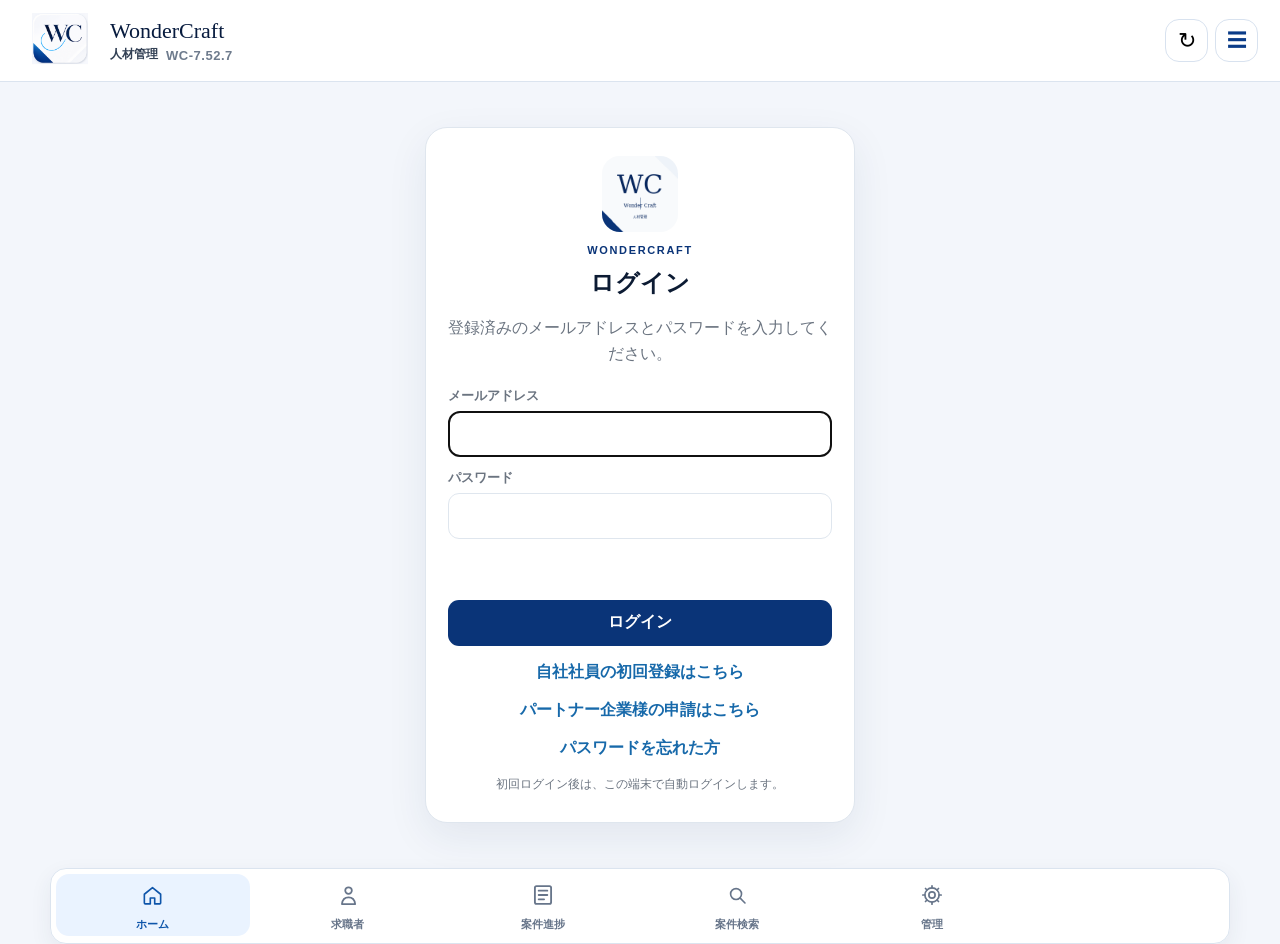
==== commit dfd99b32: "Add files via upload" ====
--- a/index.html
+++ b/index.html
@@ -168,6 +168,13 @@
   height:20px;
   margin:0;
 }
+.job-venue-filter{margin:0;padding:12px;border:1px solid var(--border);border-radius:12px}
+.job-venue-filter legend{padding:0 5px;font-size:14px;font-weight:800;color:var(--navy)}
+.job-venue-options{display:flex;flex-wrap:wrap;gap:8px}
+.job-venue-options label{display:inline-flex!important;align-items:center;gap:7px;padding:8px 11px;border:1px solid #cbd7e6;border-radius:10px;background:#fff;color:var(--text);font-size:14px;font-weight:700;cursor:pointer}
+.job-venue-options label:has(input:checked){border-color:var(--blue);background:var(--soft);color:var(--navy)}
+.job-venue-options input{width:19px;height:19px;min-height:19px;margin:0;accent-color:var(--blue)}
+.job-venue-filter small{display:block;margin-top:8px;color:var(--muted);font-size:12px;line-height:1.5}
 .home-notice-only{
   padding-top:0!important;
 }
@@ -523,6 +530,15 @@
                 <option value="office">事務</option>
               </select>
             </label>
+            <fieldset class="job-venue-filter">
+              <legend>勤務先タイプ（複数選択可）</legend>
+              <div class="job-venue-options">
+                <label><input id="jobVenueRetail" type="checkbox" value="retail">量販店</label>
+                <label><input id="jobVenueShop" type="checkbox" value="shop">ショップ</label>
+                <label><input id="jobVenueEvent" type="checkbox" value="event">イベント</label>
+              </div>
+              <small>未選択ならすべて表示。選んだら「この条件で検索する」を押してください。</small>
+            </fieldset>
             <label>リモート案件
               <select id="jobRemoteFilter">
                 <option value="exclude" selected>リモート含まない</option>
@@ -749,7 +765,7 @@
 
   <script src="./config.js?v=7.52.6-beginner-strict"></script>
   <script src="./stations-data.js?v=7.52.6-beginner-strict"></script>
-  <script src="./app.js?v=7.52.6-beginner-strict"></script>
+  <script src="./app.js?v=7.52.7-venue-checks"></script>
 
 </body>
-</html>+</html>
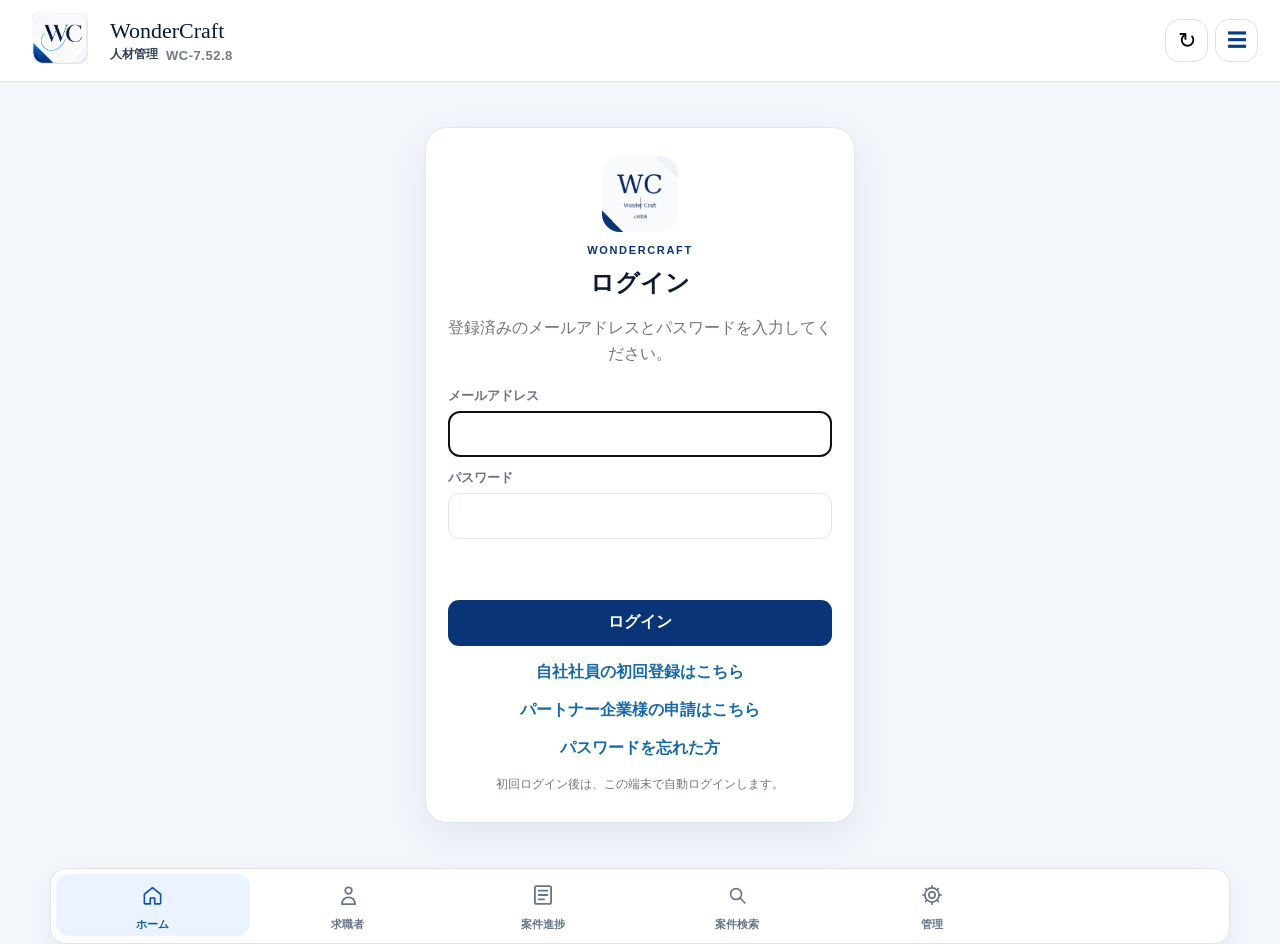
==== commit ccea6ce9: "Add files via upload" ====
--- a/index.html
+++ b/index.html
@@ -358,6 +358,60 @@
 
 </style>
   <link rel="stylesheet" href="./style.css?v=7.52.6-beginner-strict">
+  <style>
+/* 勤務先タイプは検索条件の横幅を使い、狭い列への圧縮を防ぐ。 */
+#jobSearchSection .job-filter-panel .job-venue-filter{
+  grid-column:1 / -1 !important;
+  min-width:0 !important;
+  width:100% !important;
+  box-sizing:border-box !important;
+  display:block !important;
+  margin:0 !important;
+  padding:12px 14px !important;
+  border:1px solid var(--border) !important;
+  border-radius:12px !important;
+}
+#jobSearchSection .job-venue-title{
+  display:block;
+  margin:0 0 9px;
+  color:var(--navy);
+  font-size:14px;
+  line-height:1.5;
+  font-weight:800;
+}
+#jobSearchSection .job-venue-options{
+  display:flex !important;
+  flex-direction:row !important;
+  flex-wrap:wrap !important;
+  align-items:center !important;
+  gap:8px !important;
+}
+#jobSearchSection .job-venue-options label{
+  display:inline-flex !important;
+  flex:0 0 auto !important;
+  width:auto !important;
+  min-width:0 !important;
+  grid-column:auto !important;
+  grid-template-columns:none !important;
+  align-items:center !important;
+  white-space:nowrap;
+}
+#jobSearchSection .job-venue-options input{
+  display:inline-block !important;
+  flex:0 0 19px !important;
+  width:19px !important;
+  height:19px !important;
+  min-height:19px !important;
+  padding:0 !important;
+  margin:0 !important;
+}
+#jobSearchSection .job-venue-filter small{
+  display:block;
+  margin-top:9px;
+  line-height:1.5;
+}
+  </style>
+
 </head>
 <body>
   <div id="splash" class="splash" aria-hidden="true">
@@ -371,7 +425,7 @@
       <img class="wc-company-logo" src="./assets/header-logo.png" alt="WonderCraft">
       <div class="wc-brand-copy">
         <strong class="wc-brand-name">WonderCraft</strong>
-        <div class="wc-brand-sub"><span>人材管理</span><span id="appVersion" class="app-version">WC-7.52.6</span></div>
+        <div class="wc-brand-sub"><span>人材管理</span><span id="appVersion" class="app-version">WC-7.52.8</span></div>
       </div>
     </div>
     <div class="top-actions">
@@ -530,15 +584,15 @@
                 <option value="office">事務</option>
               </select>
             </label>
-            <fieldset class="job-venue-filter">
-              <legend>勤務先タイプ（複数選択可）</legend>
+            <div class="job-venue-filter" role="group" aria-labelledby="jobVenueTitle">
+              <strong id="jobVenueTitle" class="job-venue-title">勤務先タイプ（複数選択可）</strong>
               <div class="job-venue-options">
                 <label><input id="jobVenueRetail" type="checkbox" value="retail">量販店</label>
                 <label><input id="jobVenueShop" type="checkbox" value="shop">ショップ</label>
                 <label><input id="jobVenueEvent" type="checkbox" value="event">イベント</label>
               </div>
               <small>未選択ならすべて表示。選んだら「この条件で検索する」を押してください。</small>
-            </fieldset>
+            </div>
             <label>リモート案件
               <select id="jobRemoteFilter">
                 <option value="exclude" selected>リモート含まない</option>
@@ -765,7 +819,7 @@
 
   <script src="./config.js?v=7.52.6-beginner-strict"></script>
   <script src="./stations-data.js?v=7.52.6-beginner-strict"></script>
-  <script src="./app.js?v=7.52.7-venue-checks"></script>
+  <script src="./app.js?v=7.52.8-venue-layout"></script>
 
 </body>
 </html>
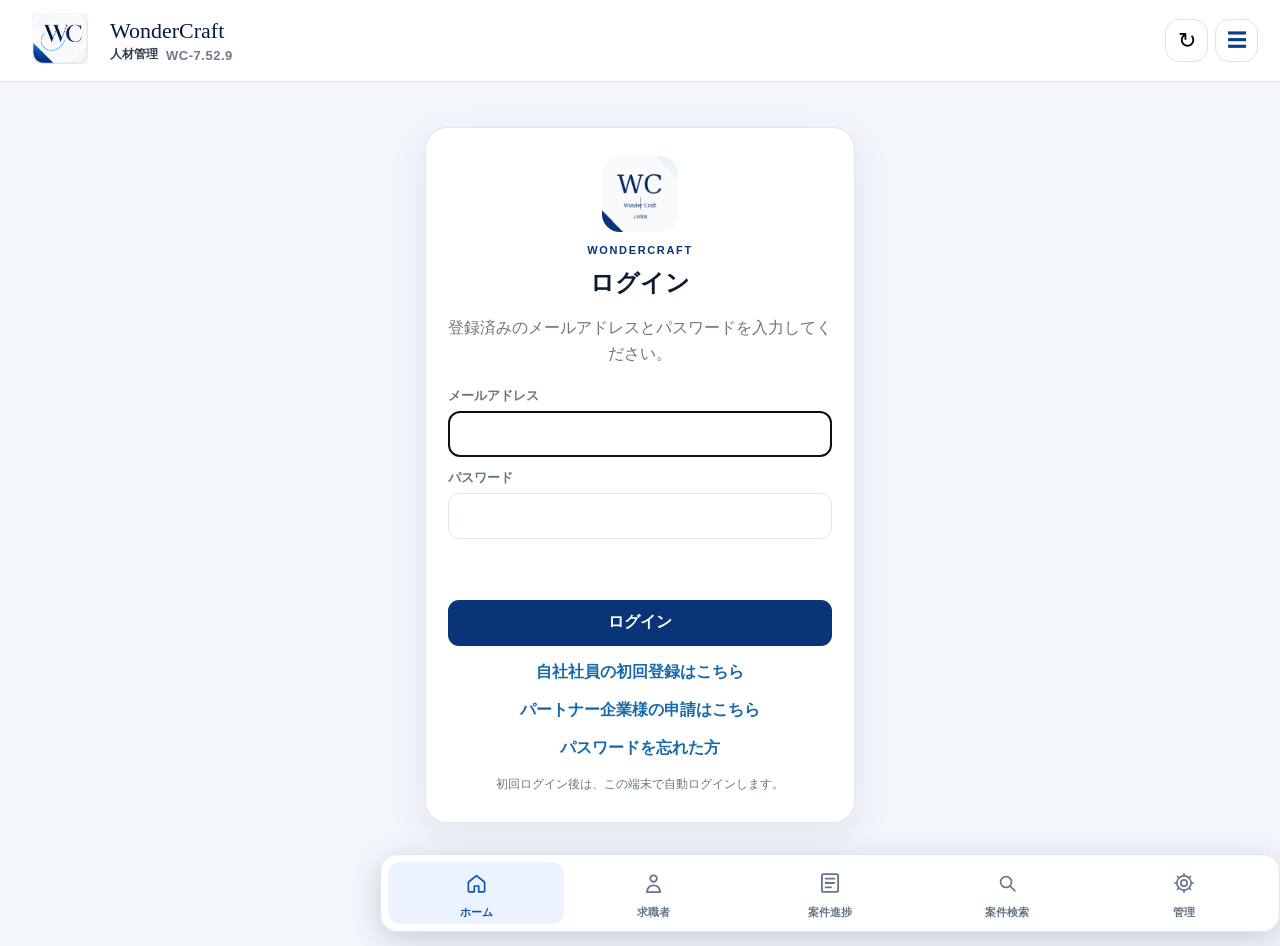
==== commit bf0a2a18: "Add files via upload" ====
--- a/index.html
+++ b/index.html
@@ -412,6 +412,25 @@
 }
   </style>
 
+  <style>
+/* PCの下部メニューを中央に収める。スマートフォンは従来の全幅表示。 */
+@media(min-width:900px){
+  .bottom-nav.five-nav{
+    left:50% !important;
+    right:auto !important;
+    bottom:14px !important;
+    width:min(900px,calc(100vw - 40px)) !important;
+    max-width:900px !important;
+    transform:translateX(-50%) !important;
+    grid-template-columns:repeat(5,minmax(0,1fr)) !important;
+    padding:7px !important;
+    border:1px solid var(--border) !important;
+    border-radius:18px !important;
+    box-shadow:0 8px 30px #102a4930 !important;
+  }
+  .bottom-nav.five-nav button{min-width:0;min-height:64px;}
+}
+  </style>
 </head>
 <body>
   <div id="splash" class="splash" aria-hidden="true">
@@ -425,7 +444,7 @@
       <img class="wc-company-logo" src="./assets/header-logo.png" alt="WonderCraft">
       <div class="wc-brand-copy">
         <strong class="wc-brand-name">WonderCraft</strong>
-        <div class="wc-brand-sub"><span>人材管理</span><span id="appVersion" class="app-version">WC-7.52.8</span></div>
+        <div class="wc-brand-sub"><span>人材管理</span><span id="appVersion" class="app-version">WC-7.52.9</span></div>
       </div>
     </div>
     <div class="top-actions">
@@ -819,7 +838,7 @@
 
   <script src="./config.js?v=7.52.6-beginner-strict"></script>
   <script src="./stations-data.js?v=7.52.6-beginner-strict"></script>
-  <script src="./app.js?v=7.52.8-venue-layout"></script>
+  <script src="./app.js?v=7.52.9-desktop-nav"></script>
 
 </body>
 </html>
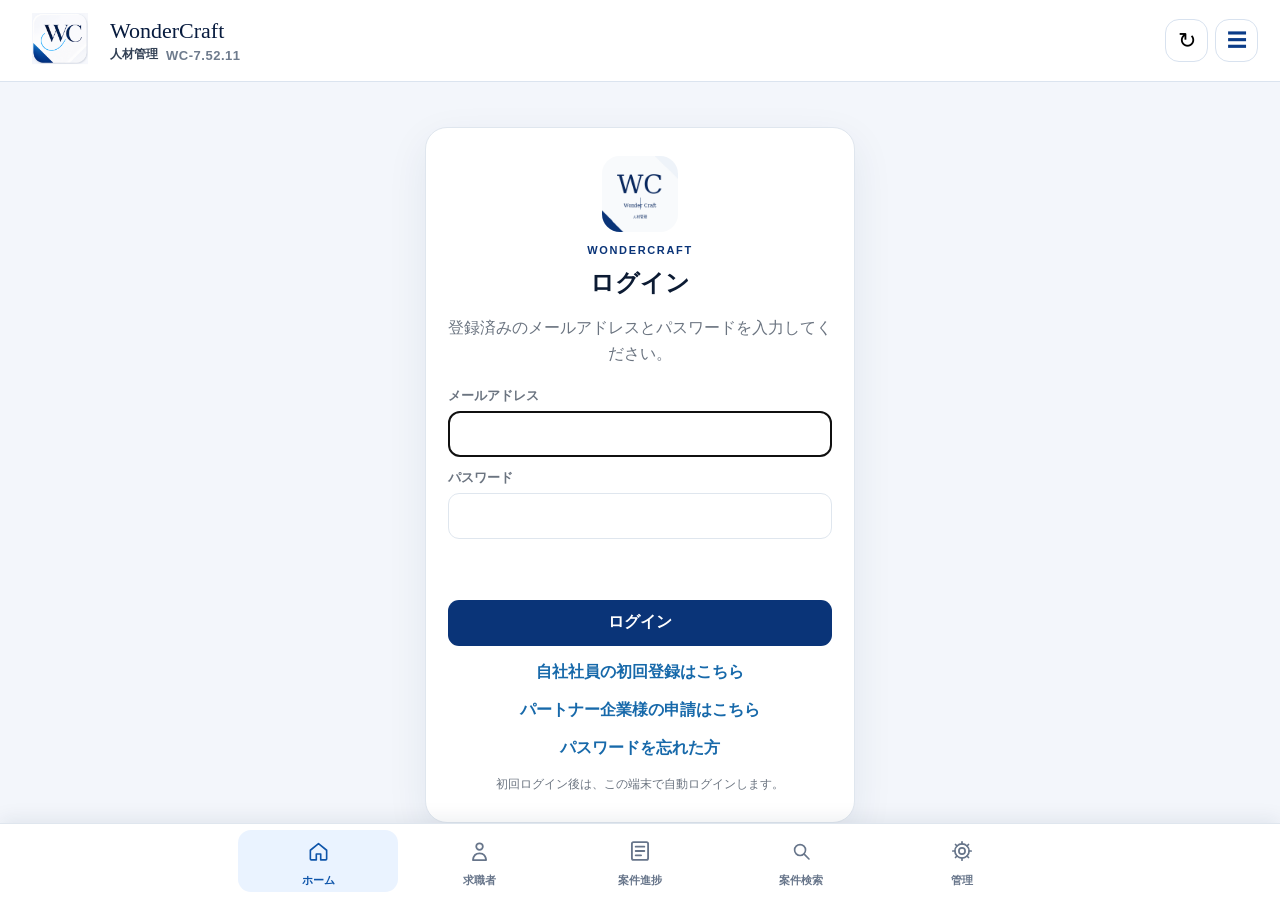
==== commit c59430fe: "Add files via upload" ====
--- a/index.html
+++ b/index.html
@@ -413,22 +413,79 @@
   </style>
 
   <style>
-/* PCの下部メニューを中央に収める。スマートフォンは従来の全幅表示。 */
+/* PCの下部バーは画面下端に固定し、5ボタンだけを中央に配置する。 */
 @media(min-width:900px){
   .bottom-nav.five-nav{
-    left:50% !important;
-    right:auto !important;
-    bottom:14px !important;
-    width:min(900px,calc(100vw - 40px)) !important;
-    max-width:900px !important;
-    transform:translateX(-50%) !important;
-    grid-template-columns:repeat(5,minmax(0,1fr)) !important;
-    padding:7px !important;
-    border:1px solid var(--border) !important;
-    border-radius:18px !important;
-    box-shadow:0 8px 30px #102a4930 !important;
+    position:fixed !important;
+    left:0 !important;
+    right:0 !important;
+    bottom:0 !important;
+    width:100% !important;
+    max-width:none !important;
+    margin:0 !important;
+    transform:none !important;
+    display:grid !important;
+    grid-template-columns:repeat(5,minmax(0,160px)) !important;
+    justify-content:center !important;
+    padding:6px 12px 8px !important;
+    border:0 !important;
+    border-top:1px solid var(--border) !important;
+    border-radius:0 !important;
+    box-shadow:0 -4px 18px #102a4914 !important;
   }
-  .bottom-nav.five-nav button{min-width:0;min-height:64px;}
+  .bottom-nav.five-nav button{
+    min-width:0;
+    min-height:62px;
+  }
+}
+  </style>
+  <style>
+/* 関連する通勤条件を一組にし、PCでも上から順に読める配置にする。 */
+#jobSearchSection .job-filter-panel .job-commute-group{
+  grid-column:span 2 !important;
+  display:grid !important;
+  grid-template-columns:minmax(0,1.2fr) minmax(0,.8fr) !important;
+  gap:14px !important;
+  min-width:0 !important;
+  width:100% !important;
+  align-items:stretch !important;
+}
+#jobSearchSection .job-commute-group > label{
+  min-width:0 !important;
+  width:100% !important;
+  margin:0 !important;
+}
+#jobSearchSection .job-filter-panel > .job-check-row{
+  display:flex !important;
+  flex-direction:row !important;
+  align-items:center !important;
+  align-self:end !important;
+  gap:12px !important;
+  min-width:0 !important;
+  min-height:70px !important;
+  padding:12px 16px !important;
+}
+#jobSearchSection .job-filter-panel > .job-check-row input{
+  display:block !important;
+  width:20px !important;
+  height:20px !important;
+  min-height:20px !important;
+  flex:0 0 20px !important;
+  margin:0 !important;
+}
+#jobSearchSection .job-filter-panel > .job-check-row span{
+  display:inline !important;
+  width:auto !important;
+  min-width:0 !important;
+}
+#jobSearchSection .job-filter-panel > label:has(#jobKeywordFilter){
+  grid-column:1 / -1 !important;
+}
+@media(max-width:899px){
+  #jobSearchSection .job-filter-panel .job-commute-group{
+    grid-column:1 / -1 !important;
+    grid-template-columns:1fr !important;
+  }
 }
   </style>
 </head>
@@ -444,7 +501,7 @@
       <img class="wc-company-logo" src="./assets/header-logo.png" alt="WonderCraft">
       <div class="wc-brand-copy">
         <strong class="wc-brand-name">WonderCraft</strong>
-        <div class="wc-brand-sub"><span>人材管理</span><span id="appVersion" class="app-version">WC-7.52.9</span></div>
+        <div class="wc-brand-sub"><span>人材管理</span><span id="appVersion" class="app-version">WC-7.52.11</span></div>
       </div>
     </div>
     <div class="top-actions">
@@ -626,6 +683,11 @@
                 <option value="weekend_holiday">土日祝休み</option>
               </select>
             </label>
+            <label class="job-check-row">
+              <input id="jobTravelFilter" type="checkbox">
+              <span>出張あり案件も表示する</span>
+            </label>
+            <div class="job-commute-group">
             <label class="job-origin-station-field">起点駅
               <div class="station-autocomplete">
                 <input id="jobOriginStation" type="search" inputmode="search"
@@ -640,10 +702,7 @@
               <span><strong id="jobOriginStationLabel">起点駅</strong>から片道 <strong id="jobDistanceValue">指定なし</strong></span>
               <input id="jobDistanceRange" type="range" min="10" max="120" step="10" value="60">
             </label>
-            <label class="job-check-row">
-              <input id="jobTravelFilter" type="checkbox">
-              <span>出張あり案件も表示する</span>
-            </label>
+            </div>
             <div class="job-pay-filter">
               <div class="job-pay-heading">
                 <span>希望単価</span>
@@ -838,7 +897,7 @@
 
   <script src="./config.js?v=7.52.6-beginner-strict"></script>
   <script src="./stations-data.js?v=7.52.6-beginner-strict"></script>
-  <script src="./app.js?v=7.52.9-desktop-nav"></script>
+  <script src="./app.js?v=7.52.11-filter-layout"></script>
 
 </body>
 </html>
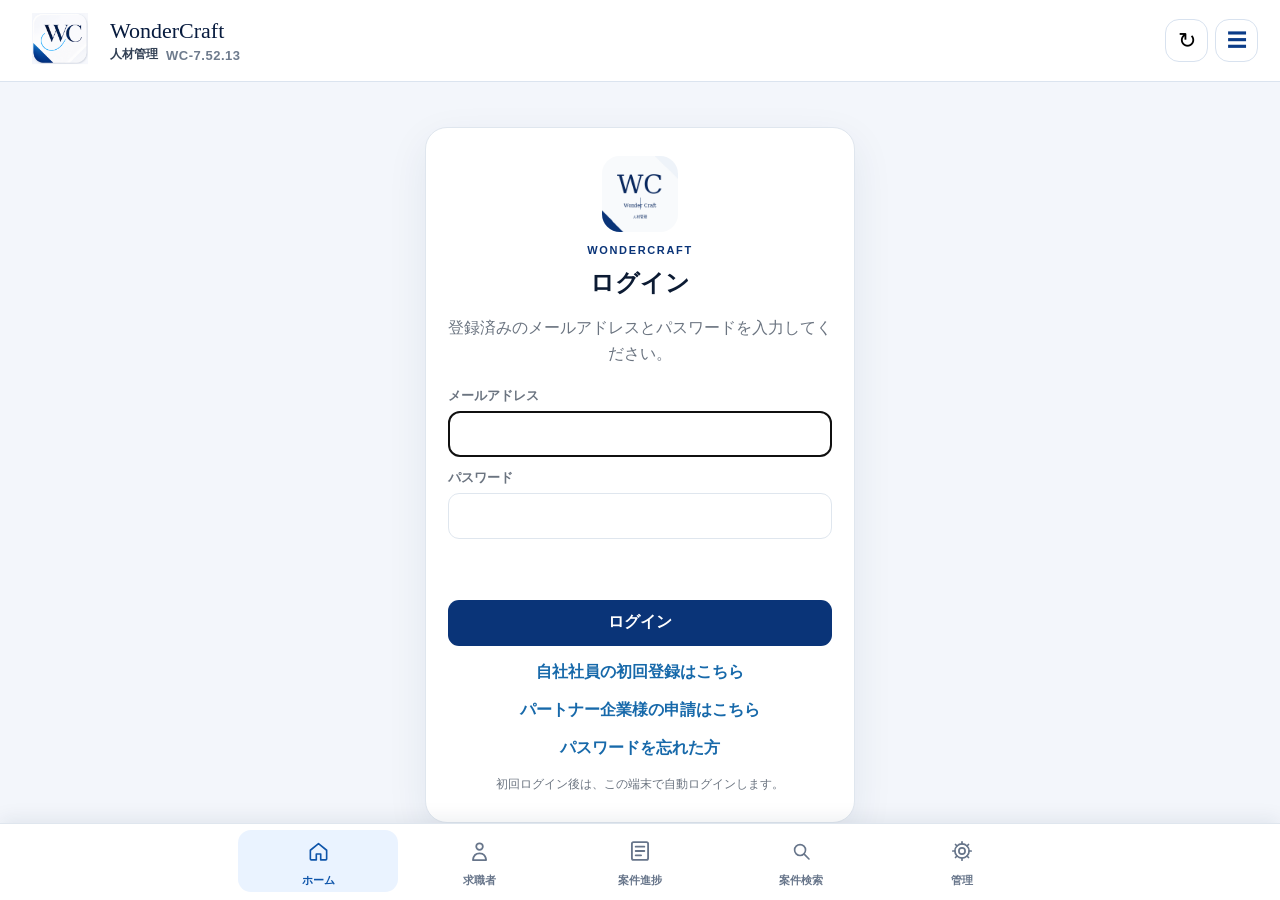
==== commit 5e3a2fae: "Add files via upload" ====
--- a/index.html
+++ b/index.html
@@ -442,7 +442,7 @@
   <style>
 /* 関連する通勤条件を一組にし、PCでも上から順に読める配置にする。 */
 #jobSearchSection .job-filter-panel .job-commute-group{
-  grid-column:span 2 !important;
+  grid-column:span 4 !important;
   display:grid !important;
   grid-template-columns:minmax(0,1.2fr) minmax(0,.8fr) !important;
   gap:14px !important;
@@ -488,6 +488,58 @@
   }
 }
   </style>
+
+  <style>
+#jobSearchSection .job-filter-panel{
+  display:grid !important;
+  grid-template-columns:repeat(6,minmax(0,1fr)) !important;
+  gap:18px !important;
+  align-items:start !important;
+}
+#jobSearchSection .job-filter-panel > label,
+#jobSearchSection .job-filter-panel > .job-pay-filter,
+#jobSearchSection .job-filter-panel > .spot-only-filter{
+  grid-column:span 2 !important;
+  min-width:0 !important;
+  width:100% !important;
+  margin:0 !important;
+}
+#jobSearchSection .job-filter-title,
+#jobSearchSection .job-venue-filter,
+#jobSearchSection .job-filter-panel > label:has(#jobKeywordFilter),
+#jobSearchSection #runJobSearchBtn{grid-column:1 / -1 !important;}
+#jobSearchSection .job-commute-group > label{
+  grid-column:auto !important;
+  align-self:start !important;
+}
+#jobSearchSection .job-filter-panel > .job-pay-filter{align-self:start !important;}
+#jobSearchSection .job-commute-group small{overflow-wrap:anywhere;white-space:normal;}
+#jobSearchSection .job-result-card:has(> .wc-ranking-box){
+  display:grid !important;
+  grid-template-columns:280px minmax(0,1fr) !important;
+  gap:18px !important;
+  align-items:start !important;
+}
+#jobSearchSection .job-result-card > .wc-ranking-box{
+  grid-column:1 !important;
+  min-width:0 !important;
+  width:100% !important;
+  margin:0 !important;
+}
+#jobSearchSection .job-result-card > .job-card-main{
+  grid-column:2 !important;
+  min-width:0 !important;
+}
+#jobSearchSection .job-result-card > .job-card-details{grid-column:1 / -1 !important;}
+#jobSearchSection .wc-ranking-box span{min-width:0;overflow-wrap:anywhere;}
+#jobSearchSection .wc-ranking-box strong{white-space:nowrap;}
+@media(max-width:899px){
+  #jobSearchSection .job-filter-panel{grid-template-columns:repeat(2,minmax(0,1fr)) !important;}
+  #jobSearchSection .job-filter-panel .job-commute-group{grid-column:1 / -1 !important;grid-template-columns:1fr !important;}
+  #jobSearchSection .job-result-card:has(> .wc-ranking-box){grid-template-columns:minmax(0,1fr) !important;}
+  #jobSearchSection .job-result-card > .job-card-main{grid-column:1 !important;}
+}
+  </style>
 </head>
 <body>
   <div id="splash" class="splash" aria-hidden="true">
@@ -501,7 +553,7 @@
       <img class="wc-company-logo" src="./assets/header-logo.png" alt="WonderCraft">
       <div class="wc-brand-copy">
         <strong class="wc-brand-name">WonderCraft</strong>
-        <div class="wc-brand-sub"><span>人材管理</span><span id="appVersion" class="app-version">WC-7.52.11</span></div>
+        <div class="wc-brand-sub"><span>人材管理</span><span id="appVersion" class="app-version">WC-7.52.13</span></div>
       </div>
     </div>
     <div class="top-actions">
@@ -897,7 +949,7 @@
 
   <script src="./config.js?v=7.52.6-beginner-strict"></script>
   <script src="./stations-data.js?v=7.52.6-beginner-strict"></script>
-  <script src="./app.js?v=7.52.11-filter-layout"></script>
+  <script src="./app.js?v=7.52.13-region-layout"></script>
 
 </body>
 </html>
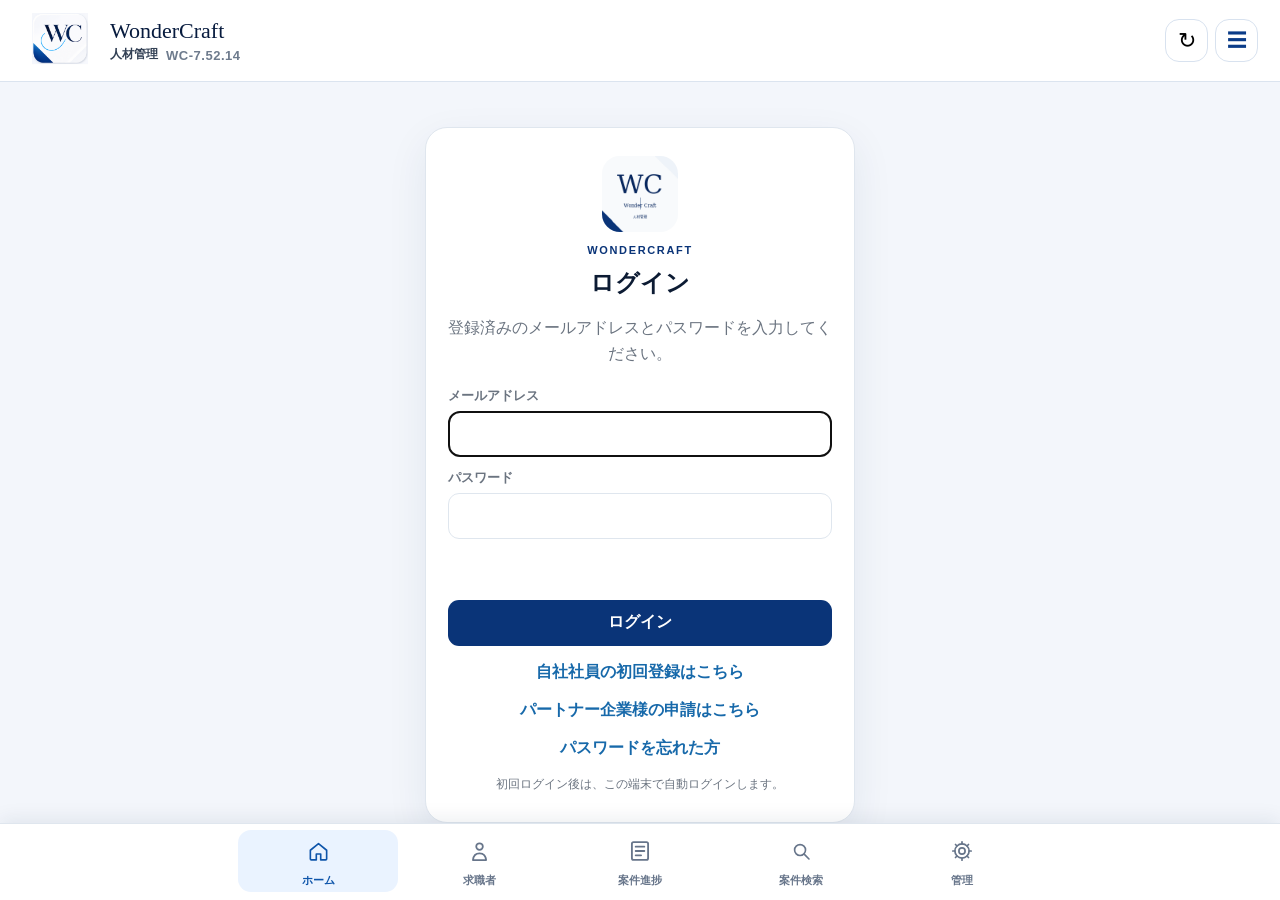
==== commit 25c13f3c: "Add files via upload" ====
--- a/index.html
+++ b/index.html
@@ -553,7 +553,7 @@
       <img class="wc-company-logo" src="./assets/header-logo.png" alt="WonderCraft">
       <div class="wc-brand-copy">
         <strong class="wc-brand-name">WonderCraft</strong>
-        <div class="wc-brand-sub"><span>人材管理</span><span id="appVersion" class="app-version">WC-7.52.13</span></div>
+        <div class="wc-brand-sub"><span>人材管理</span><span id="appVersion" class="app-version">WC-7.52.14</span></div>
       </div>
     </div>
     <div class="top-actions">
@@ -949,7 +949,7 @@
 
   <script src="./config.js?v=7.52.6-beginner-strict"></script>
   <script src="./stations-data.js?v=7.52.6-beginner-strict"></script>
-  <script src="./app.js?v=7.52.13-region-layout"></script>
+  <script src="./app.js?v=7.52.14-station-basis"></script>
 
 </body>
 </html>
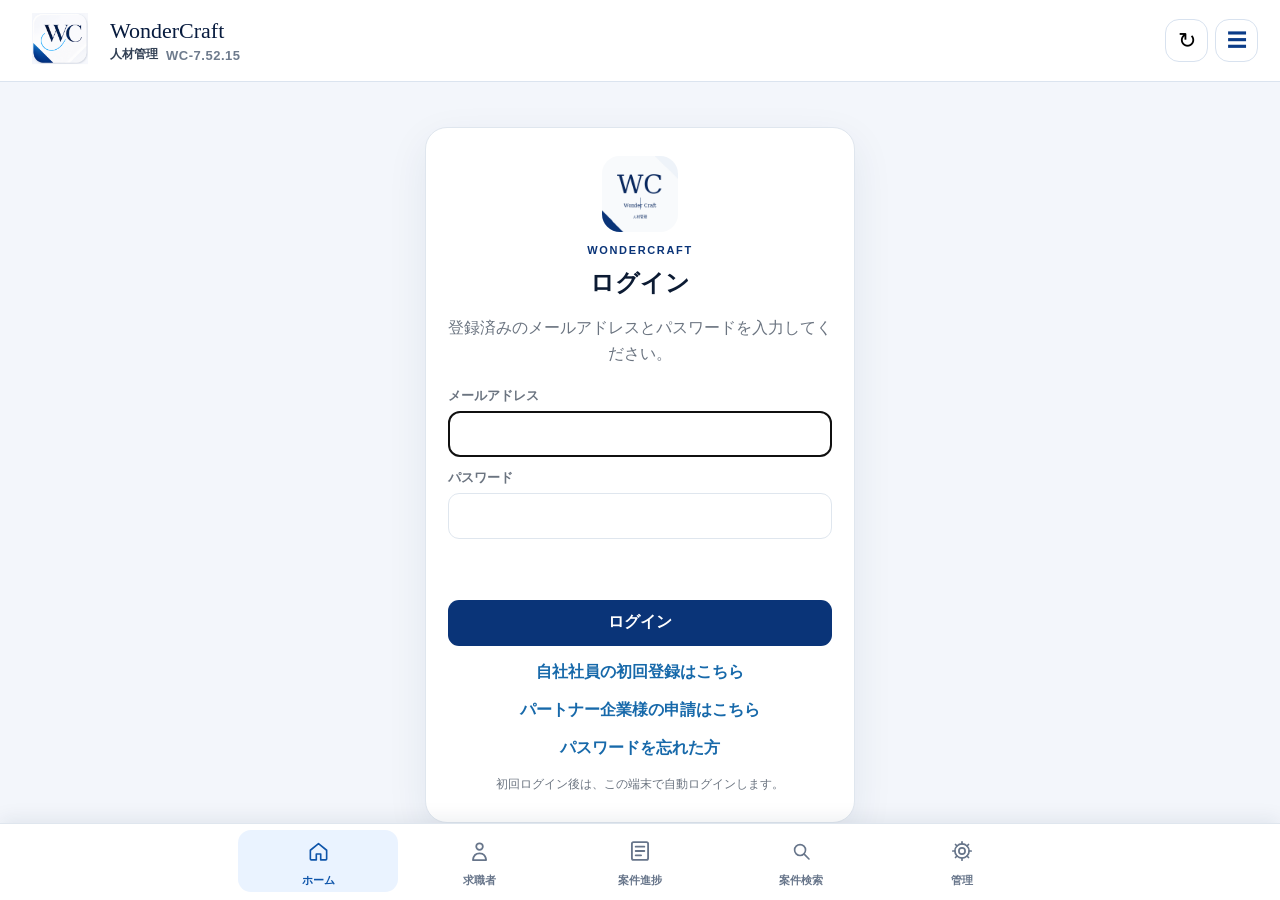
==== commit 1d9b0e20: "Add files via upload" ====
--- a/index.html
+++ b/index.html
@@ -410,6 +410,11 @@
   margin-top:9px;
   line-height:1.5;
 }
+  /* WC-7.52.15 長い単価・案件名でもカード幅を越えない */
+  #jobSearchSection .job-card-meta{min-width:0;flex-wrap:wrap;}
+  #jobSearchSection .job-card-meta > span{max-width:100%;min-width:0;white-space:normal;overflow-wrap:anywhere;}
+  #jobSearchSection .job-card-title-row h3{min-width:0;overflow-wrap:anywhere;}
+  #jobSearchSection .spot-job-result-card .spot-job-price{min-width:0;max-width:100%;white-space:normal;overflow-wrap:anywhere;}
   </style>
 
   <style>
@@ -553,7 +558,7 @@
       <img class="wc-company-logo" src="./assets/header-logo.png" alt="WonderCraft">
       <div class="wc-brand-copy">
         <strong class="wc-brand-name">WonderCraft</strong>
-        <div class="wc-brand-sub"><span>人材管理</span><span id="appVersion" class="app-version">WC-7.52.14</span></div>
+        <div class="wc-brand-sub"><span>人材管理</span><span id="appVersion" class="app-version">WC-7.52.15</span></div>
       </div>
     </div>
     <div class="top-actions">
@@ -949,7 +954,7 @@
 
   <script src="./config.js?v=7.52.6-beginner-strict"></script>
   <script src="./stations-data.js?v=7.52.6-beginner-strict"></script>
-  <script src="./app.js?v=7.52.14-station-basis"></script>
+  <script src="./app.js?v=7.52.15-price-clean"></script>
 
 </body>
 </html>
